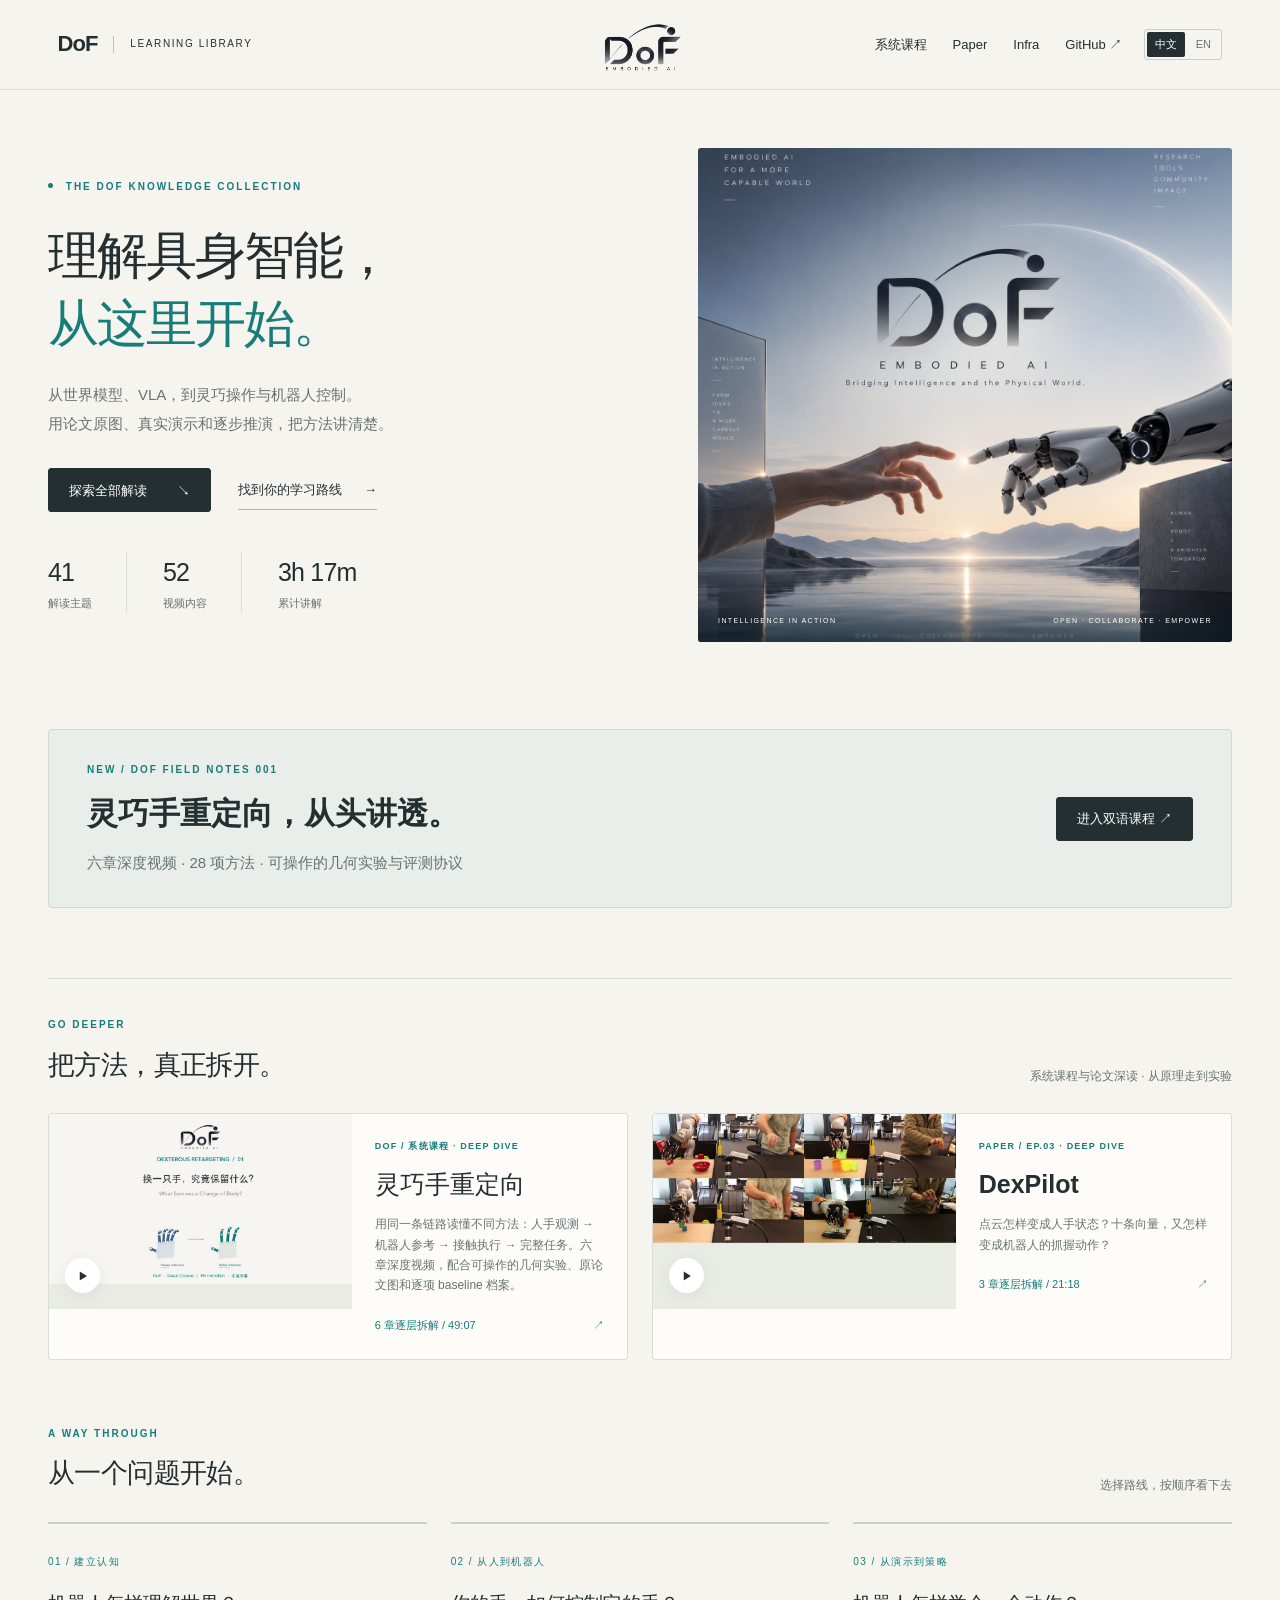
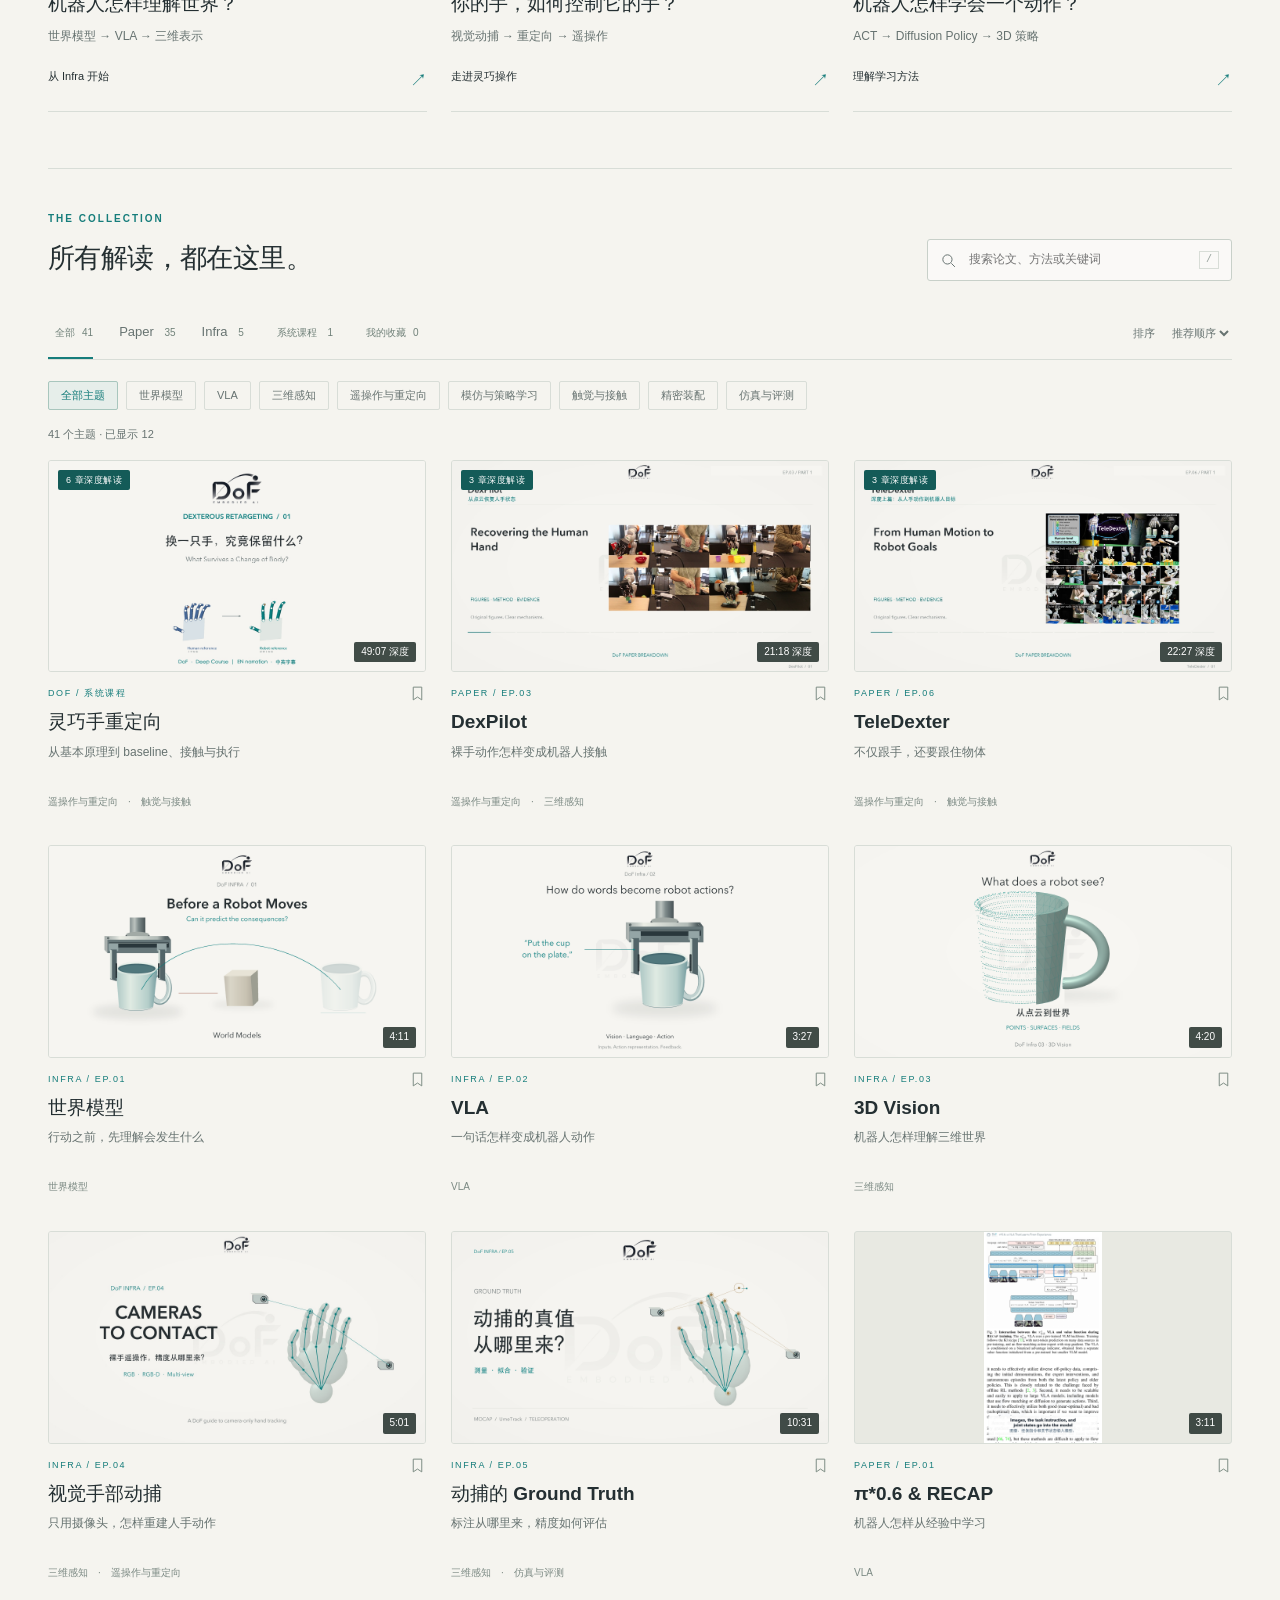
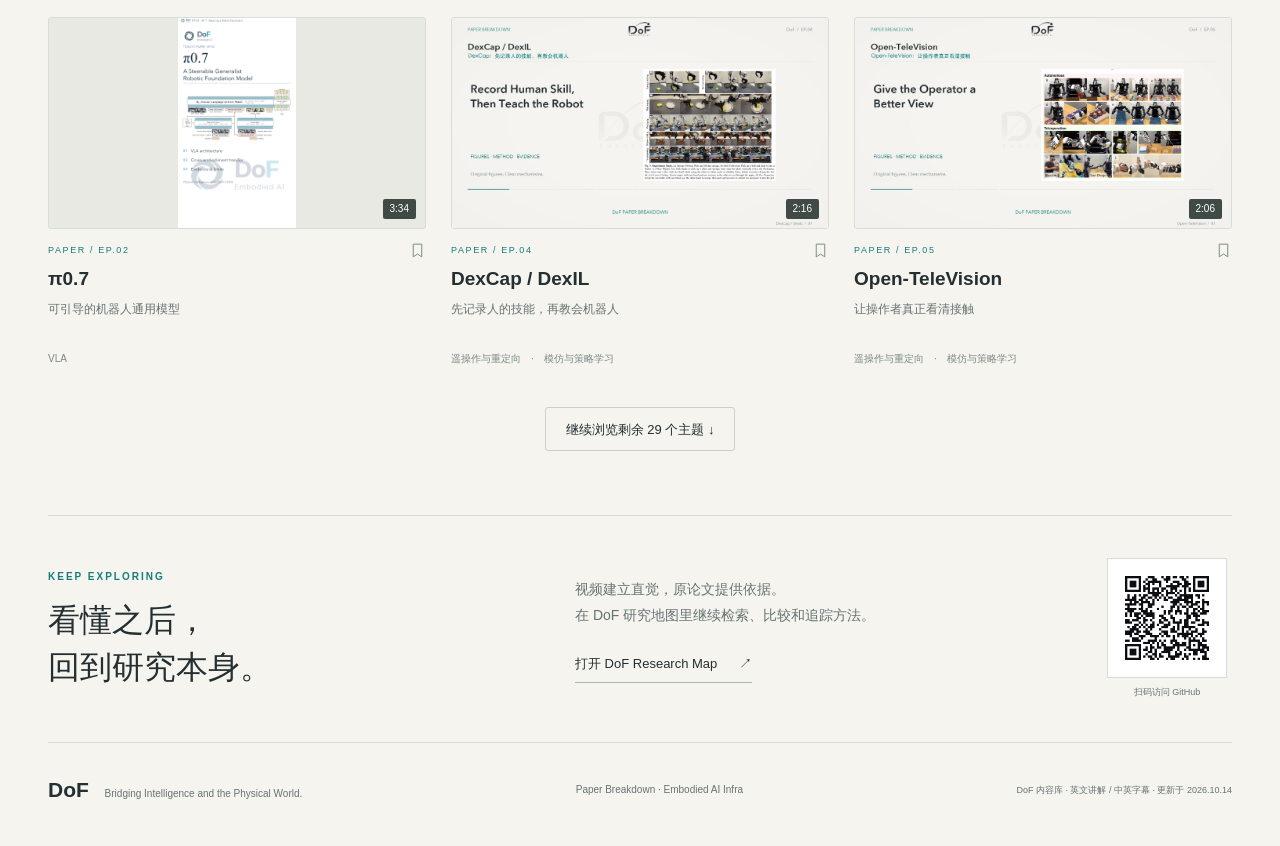
==== index.html @ 1c7bf7f6 "Publish DoF bilingual library and retargeting course" ====
<!doctype html>
<html lang="zh-CN"><head>
  <meta charset="UTF-8"><meta name="viewport" content="width=device-width,initial-scale=1">
  <meta name="theme-color" content="#f5f4ef"><meta name="description" content="DoF 的具身智能知识主页。观看 Paper 深度解读与 Infra 系列，从原论文、真实演示和逐步推演理解机器人。">
  <title>DoF — 具身智能，从理解开始</title>
  <link rel="icon" href="assets/logo.png"><link rel="stylesheet" href="style.css">

  <link rel="canonical" href="https://dld0621.github.io/DoF/">
  <meta property="og:type" content="website">
  <meta property="og:site_name" content="DoF">
  <meta property="og:title" content="DoF — Embodied AI, Understood">
  <meta property="og:description" content="41 个主题，52 个视频。用原论文、真实演示和逐步推演理解具身智能。Explore the bilingual DoF learning library.">
  <meta property="og:url" content="https://dld0621.github.io/DoF/">
  <meta property="og:image" content="https://dld0621.github.io/DoF/assets/brand-poster.png">
  <meta property="og:locale" content="zh_CN">
  <meta property="og:locale:alternate" content="en_US">
  <meta name="twitter:card" content="summary_large_image">
</head>
<body>
  <header class="site-header">
    <a class="wordmark" href="#" aria-label="返回 DoF 首页" data-i18n-aria-label="homeAria">DoF <span>LEARNING LIBRARY</span></a>
    <a class="brand" href="#" aria-label="DoF 首页" data-i18n-aria-label="brandAria"><img src="assets/logo.png" alt="DoF Embodied AI"></a>
    <div class="header-actions"><nav aria-label="主导航" data-i18n-aria-label="navAria"><a href="/DoF/retargeting/" data-i18n="courseLink">系统课程</a><a href="#library" data-series="paper">Paper</a><a href="#library" data-series="infra">Infra</a><a href="https://github.com/Dld0621/Embodied-AI-Paper-Analysis" target="_blank" rel="noopener">GitHub ↗</a></nav><div class="language-switch" role="group" aria-label="Language / 语言"><button type="button" data-lang="zh" aria-label="切换到中文" aria-pressed="true">中文</button><button type="button" data-lang="en" aria-label="Switch to English" aria-pressed="false">EN</button></div></div>
  </header>
  <main>
    <section class="hero" aria-labelledby="hero-title">
      <div class="hero-copy"><div class="eyebrow"><span class="status-dot"></span> THE DOF KNOWLEDGE COLLECTION</div>
        <h1 id="hero-title" data-i18n="heroTitle">理解具身智能，<br><span>从这里开始。</span></h1>
        <p data-i18n="heroDescription">从世界模型、VLA，到灵巧操作与机器人控制。<br class="desktop-break">用论文原图、真实演示和逐步推演，把方法讲清楚。</p>
        <div class="hero-actions"><a class="button primary" href="#library" data-i18n="explore">探索全部解读 <span>↘</span></a><a class="text-link" href="#routes" data-i18n="findRoute">找到你的学习路线 <span>→</span></a></div>
        <dl class="stats"><div><dt id="topic-stat">—</dt><dd data-i18n="stat1">解读主题</dd></div><div><dt id="video-stat">—</dt><dd data-i18n="stat2">视频内容</dd></div><div><dt id="time-stat">—</dt><dd data-i18n="stat3">累计讲解</dd></div></dl>
      </div>
      <div class="hero-art"><img src="assets/brand-poster.png" alt="DoF 品牌视觉：人手与机器人手相接，连接智能与物理世界" data-i18n-alt="heroAlt"><div class="art-caption"><span>INTELLIGENCE IN ACTION</span><span>OPEN · COLLABORATE · EMPOWER</span></div></div>
    </section>
    <section id="continue-section" class="continue-section" hidden=""><div class="continue-label" data-i18n="continueLabel">继续上次的探索</div><button id="continue-button" class="continue-button"></button><button id="clear-progress" class="quiet" title="清除继续观看记录" data-i18n="clearProgress" data-i18n-title="clearProgressAria">清除记录</button></section>
    <section class="course-banner"><div><div class="eyebrow">NEW / DOF FIELD NOTES 001</div><h2 data-i18n="courseBannerTitle">灵巧手重定向，从头讲透。</h2><p data-i18n="courseBannerDescription">六章深度视频 · 28 项方法 · 可操作的几何实验与评测协议</p></div><a href="/DoF/retargeting/" class="button primary" data-i18n="courseBannerAction">进入双语课程 ↗</a></section>
    <section class="featured-section" aria-labelledby="featured-title"><div class="section-heading"><div><div class="eyebrow">GO DEEPER</div><h2 id="featured-title" data-i18n="featuredTitle">把一篇论文，真正拆开。</h2></div><span class="section-note" data-i18n="featuredNote">两组深度解读 · 从原理走到实验</span></div><div id="featured-grid" class="featured-grid"></div></section>
    <section id="routes" class="routes-section" aria-labelledby="route-title"><div class="section-heading"><div><div class="eyebrow">A WAY THROUGH</div><h2 id="route-title" data-i18n="routeTitle">从一个问题开始。</h2></div><span class="section-note" data-i18n="routeNote">选择路线，按顺序看下去</span></div><div class="routes">
      <button class="route" data-route="foundations"><span class="route-no" data-i18n="foundations.route-no">01 / 建立认知</span><h3 data-i18n="foundationsh3">机器人怎样理解世界？</h3><p data-i18n="foundationsp">世界模型 → VLA → 三维表示</p><span class="route-bottom" data-i18n="foundations.route-bottom">从 Infra 开始 <b>↗</b></span></button>
      <button class="route" data-route="teleoperation"><span class="route-no" data-i18n="teleoperation.route-no">02 / 从人到机器人</span><h3 data-i18n="teleoperationh3">你的手，如何控制它的手？</h3><p data-i18n="teleoperationp">视觉动捕 → 重定向 → 遥操作</p><span class="route-bottom" data-i18n="teleoperation.route-bottom">走进灵巧操作 <b>↗</b></span></button>
      <button class="route" data-route="policy"><span class="route-no" data-i18n="policy.route-no">03 / 从演示到策略</span><h3 data-i18n="policyh3">机器人怎样学会一个动作？</h3><p data-i18n="policyp">ACT → Diffusion Policy → 3D 策略</p><span class="route-bottom" data-i18n="policy.route-bottom">理解学习方法 <b>↗</b></span></button>
    </div></section>
    <section id="library" class="library-section" aria-labelledby="library-title"><div class="section-heading library-heading"><div><div class="eyebrow">THE COLLECTION</div><h2 id="library-title" data-i18n="libraryTitle">所有解读，都在这里。</h2></div><label class="search-box"><svg viewBox="0 0 24 24" aria-hidden="true"><circle cx="10.5" cy="10.5" r="6.5"></circle><path d="m16 16 5 5"></path></svg><input id="search" type="search" placeholder="搜索论文、方法或关键词" aria-label="搜索全部解读" data-i18n-placeholder="searchPlaceholder" data-i18n-aria-label="searchAria"><kbd>/</kbd></label></div>
      <div class="library-toolbar"><div class="tabs" role="group" aria-label="选择系列" data-i18n-aria-label="seriesAria"><button class="tab active" data-filter="all" aria-pressed="true"><span data-i18n="all">全部</span><span id="count-all"></span></button><button class="tab" data-filter="paper" aria-pressed="false">Paper <span id="count-paper"></span></button><button class="tab" data-filter="infra" aria-pressed="false">Infra <span id="count-infra"></span></button><button class="tab" data-filter="course" aria-pressed="false"><span data-i18n="courseLabel">系统课程</span> <span id="count-course"></span></button><button class="tab" data-filter="saved" aria-pressed="false"><span data-i18n="saved">我的收藏</span><span id="count-saved"></span></button></div><label class="sort-label"><span data-i18n="sort">排序</span><select id="sort" aria-label="内容排序" data-i18n-aria-label="sortAria"><option value="recommended" data-i18n="recommended">推荐顺序</option><option value="episode" data-i18n="episodeOrder">按期数</option><option value="duration" data-i18n="durationOrder">短时优先</option></select></label></div>
      <div id="topic-filters" class="topic-filters" role="group" aria-label="主题筛选" data-i18n-aria-label="topicsAria"></div><div id="active-route" class="active-route" hidden=""></div>
      <div class="results-line"><span id="result-count" aria-live="polite"></span><button id="reset-filters" class="quiet" hidden="" data-i18n="clearFilters">清除筛选</button></div>
      <div id="library-grid" class="library-grid"></div><div id="empty-state" class="empty-state" hidden=""><span>↗</span><h3 data-i18n="emptyTitle">换个关键词，再探索一下。</h3><p data-i18n="emptyDescription">可以搜索“点云”“触觉”“VLA”或论文名称。</p><button class="button" id="empty-reset" data-i18n="allExplainers">查看全部解读</button></div><div class="more-row"><button class="button" id="load-more">继续浏览 <span>↓</span></button></div>
    </section>
    <section class="research-section"><div><div class="eyebrow">KEEP EXPLORING</div><h2 data-i18n="researchTitle">看懂之后，<br>回到研究本身。</h2></div><div class="research-copy"><p data-i18n="researchDescription">视频建立直觉，原论文提供依据。<br>在 DoF 研究地图里继续检索、比较和追踪方法。</p><a class="text-link" href="https://github.com/Dld0621/Embodied-AI-Paper-Analysis" target="_blank" rel="noopener" data-i18n="researchLink">打开 DoF Research Map <span>↗</span></a></div><a class="qr-link" href="https://github.com/Dld0621/Embodied-AI-Paper-Analysis" target="_blank" rel="noopener"><img src="assets/qr.png" alt="DoF GitHub 项目二维码" data-i18n-alt="qrAlt"><span data-i18n="qrCaption">扫码访问 GitHub</span></a></section>
  </main>
  <footer class="site-footer"><div><strong>DoF</strong> <span>Bridging Intelligence and the Physical World.</span></div><div>Paper Breakdown · Embodied AI Infra</div><small data-i18n="footerNote">DoF 内容库 · 英文讲解 / 中英字幕 · 更新于 2026.10.12</small></footer>
  <dialog id="watch-dialog" aria-labelledby="watch-title"><div class="watch-header"><div><div class="eyebrow" id="watch-kicker"></div><h2 id="watch-title"></h2></div><div class="watch-tools"><div class="language-switch" role="group" aria-label="Language / 语言"><button type="button" data-lang="zh" aria-label="切换到中文" aria-pressed="true">中文</button><button type="button" data-lang="en" aria-label="Switch to English" aria-pressed="false">EN</button></div><button id="close-watch" class="icon-button" aria-label="关闭播放器" data-i18n-aria-label="closeAria">✕</button></div></div><div class="watch-layout"><div class="watch-main"><video id="player" controls="" playsinline="" preload="metadata"></video><p id="video-error" class="video-error" hidden="" data-i18n="videoError">视频暂时无法播放，请检查网络连接后重试。</p><div class="watch-meta"><h3 id="variant-title"></h3><button id="watch-save" class="save-button"></button></div><p id="watch-description"></p><div id="watch-resources" class="resources"></div><details class="chapters-details" id="chapters-details"><summary><span data-i18n="chapterNavigation">章节导航</span><span id="chapter-count"></span></summary><div id="chapters" class="chapter-list"></div></details></div><aside class="watch-aside"><div class="eyebrow">IN THIS EXPLAINER</div><h3 data-i18n="chooseContent">选择内容</h3><div id="variant-list" class="variant-list"></div><div class="watch-aside-note" data-i18n="watchNote">从概览建立直觉，<br>跟随深度解读拆开细节。</div></aside></div></dialog>
  <div id="toast" class="toast" role="status" hidden=""></div>
  <noscript><p class="noscript">请启用 JavaScript 以切换语言和使用播放器。 / Enable JavaScript to switch languages and use the player.</p></noscript>
  <script src="catalog.js"></script><script src="locale.js"></script><script src="app.js"></script>

</body></html>
---- style.css ----
@charset "UTF-8";
:root{--bg:#f5f4ef;--ink:#242f32;--muted:#677371;--line:#d8ddd7;--teal:#167d7b;--pale:#e6eeea;--white:#fdfcf9;--radius:3px}*{box-sizing:border-box}html{scroll-behavior:smooth;scroll-padding-top:108px}body{margin:0;background:var(--bg);color:var(--ink);font-family:"Avenir Next",-apple-system,BlinkMacSystemFont,"PingFang SC","Microsoft YaHei",sans-serif;font-size:15px;line-height:1.65}button,input,select{font:inherit;color:inherit}button,a{-webkit-tap-highlight-color:transparent}button{cursor:pointer}a{color:inherit;text-decoration:none}button:focus-visible,a:focus-visible,input:focus-visible,select:focus-visible,summary:focus-visible{outline:2px solid var(--teal);outline-offset:5px}button{border:0;background:none}button:disabled{cursor:default}img{display:block;max-width:100%}h1,h2,h3,p{margin:0}button svg{pointer-events:none}[hidden]{display:none!important}.site-header{height:90px;display:flex;align-items:center;justify-content:space-between;padding:0 4.5%;border-bottom:1px solid var(--line);position:sticky;top:0;z-index:20;background:rgba(245,244,239,.94);backdrop-filter:blur(20px)}.wordmark{font-size:22px;font-weight:650;letter-spacing:-1px;display:flex;gap:16px;align-items:center}.wordmark span{font-size:10px;font-weight:500;letter-spacing:1.6px;border-left:1px solid #bac4bd;padding-left:16px}.brand{position:absolute;left:50%;transform:translateX(-50%);width:116px}.brand img{width:116px}.site-header nav{display:flex;gap:26px;font-size:13px}.site-header nav a{padding:8px 0}.site-header nav a:hover{color:var(--teal)}main{max-width:1392px;padding:0 48px;margin:auto}.hero{display:grid;grid-template-columns:1.12fr 1fr;gap:52px;align-items:center;padding:58px 0 55px}.eyebrow{font-size:10px;font-weight:600;letter-spacing:2px;color:var(--teal)}.status-dot{display:inline-block;width:5px;height:5px;vertical-align:2px;border-radius:50%;background:var(--teal);margin-right:8px}.hero h1{font-size:clamp(36px,4vw,58px);line-height:1.32;font-weight:530;letter-spacing:-2px;margin-top:27px}.hero h1 span{color:var(--teal)}.hero-copy>p{margin-top:24px;color:var(--muted);font-size:15px;line-height:1.9}.hero-actions{display:flex;align-items:center;gap:27px;margin-top:30px}.button{display:inline-flex;align-items:center;justify-content:center;gap:30px;min-height:44px;padding:10px 20px;border:1px solid #c8d0c9;border-radius:var(--radius);font-size:13px;transition:background .2s,transform .2s}.button:hover{background:var(--pale);transform:translateY(-1px)}.button.primary{background:var(--ink);color:#fff;border-color:var(--ink)}.button.primary:hover{background:#145d5c}.text-link{font-size:13px;display:inline-flex;align-items:center;gap:22px;border-bottom:1px solid #a8b7b0;padding:8px 0}.text-link:hover{color:var(--teal)}.stats{display:flex;margin:40px 0 0;gap:36px}.stats>div{padding-right:34px;border-right:1px solid var(--line)}.stats>div:last-child{border:0;padding-right:0}.stats dt{font-size:25px;font-variant-numeric:tabular-nums;font-weight:500;letter-spacing:-.8px}.stats dd{font-size:11px;color:var(--muted);margin:0}.hero-art{position:relative;aspect-ratio:1.08;border-radius:var(--radius);overflow:hidden;background:#8a9ca4}.hero-art>img{width:100%;height:100%;object-fit:cover}.art-caption{position:absolute;bottom:0;left:0;right:0;padding:16px 20px;display:flex;justify-content:space-between;background:linear-gradient(transparent,rgba(14,33,42,.58));color:#fff;font-size:7px;letter-spacing:1.4px}.section-heading{display:flex;align-items:flex-end;justify-content:space-between;gap:20px;margin-bottom:26px}.section-heading h2{font-size:27px;font-weight:520;letter-spacing:-.6px;margin-top:9px}.section-note{font-size:12px;color:var(--muted)}.featured-section{padding:38px 0 48px;border-top:1px solid var(--line)}.featured-grid{display:grid;grid-template-columns:1fr 1fr;gap:24px}.featured-card{display:grid;grid-template-columns:1.1fr 1fr;border:1px solid var(--line);border-radius:var(--radius);overflow:hidden;background:var(--white);text-align:left;padding:0;transition:box-shadow .25s,transform .25s}.featured-card:hover{transform:translateY(-3px);box-shadow:0 12px 30px #23352c0c}.featured-visual{position:relative;background:#e9ece5;min-height:195px;overflow:hidden}.featured-visual img{width:100%;height:100%;object-fit:cover;object-position:center}.featured-card .play-icon{position:absolute;left:16px;bottom:16px}.play-icon{width:35px;height:35px;border-radius:50%;background:#fff;display:grid;place-items:center;box-shadow:0 3px 18px #0001;color:var(--ink);font-size:11px;padding-left:2px}.featured-copy{padding:25px 23px;display:flex;flex-direction:column;align-items:flex-start}.featured-copy .eyebrow{font-size:9px;letter-spacing:1.2px}.featured-copy h3{font-size:25px;font-weight:550;margin-top:10px}.featured-copy p{font-size:12px;line-height:1.7;color:var(--muted);margin:9px 0 20px}.featured-copy .feature-bottom{font-size:11px;color:var(--teal);margin-top:auto;display:flex;justify-content:space-between;width:100%}.routes-section{padding:18px 0 56px}.routes{display:grid;grid-template-columns:repeat(3,1fr);gap:24px}.route{position:relative;text-align:left;padding:24px 0 0;border-top:2px solid #c6d1c9;border-bottom:1px solid var(--line);transition:border-color .2s}.route:hover{border-top-color:var(--teal)}.route-no{font-size:10px;letter-spacing:1.4px;color:var(--teal)}.route h3{font-size:19px;font-weight:520;margin:15px 0 8px}.route p{font-size:12px;color:var(--muted)}.route-bottom{display:flex;justify-content:space-between;padding:20px 0 16px;font-size:11px}.route-bottom b{font-size:17px;font-weight:400;color:var(--teal)}.library-section{padding:42px 0 64px;border-top:1px solid var(--line)}.search-box{display:flex;align-items:center;gap:10px;border:1px solid #c8d0c9;border-radius:var(--radius);padding:9px 12px;width:305px;background:rgba(255,255,255,.5)}.search-box svg{width:17px;height:17px;stroke:var(--muted);fill:none;stroke-width:1.4;flex-shrink:0}.search-box input{background:none;border:0;outline:none;min-width:0;width:100%;font-size:12px}.search-box:focus-within{border-color:var(--teal)}.search-box kbd{border:1px solid var(--line);padding:0 6px;color:#94a09a;font-size:10px}.library-toolbar{display:flex;align-items:center;justify-content:space-between;border-bottom:1px solid var(--line);gap:20px}.tabs{display:flex;gap:26px}.tab{padding:14px 0 15px;font-size:13px;color:var(--muted);border-bottom:2px solid transparent;white-space:nowrap}.tab.active{border-color:var(--teal);color:var(--ink);font-weight:600}.tab span{font-size:10px;margin-left:7px;color:#71827a;font-weight:400}.sort-label{font-size:11px;color:var(--muted);white-space:nowrap}.sort-label select{border:0;background:transparent;font-size:11px;margin-left:8px;max-width:130px}.topic-filters{display:flex;gap:8px;flex-wrap:wrap;margin-top:21px}.topic-filter{font-size:11px;border:1px solid var(--line);border-radius:2px;padding:4px 12px;color:var(--muted)}.topic-filter:hover,.topic-filter.active{background:var(--pale);color:var(--teal);border-color:#a8c6bd}.results-line{display:flex;justify-content:space-between;align-items:center;font-size:11px;color:var(--muted);min-height:50px}.quiet{font-size:11px;color:var(--teal);padding:5px 0;border-bottom:1px solid transparent}.quiet:hover{border-color:var(--teal)}.library-grid{display:grid;grid-template-columns:repeat(3,minmax(0,1fr));gap:35px 25px}.content-card{min-width:0}.card-open{display:block;width:100%;padding:0;text-align:left}.card-image{aspect-ratio:16/9;position:relative;overflow:hidden;border:1px solid var(--line);background:#e8e9e2;border-radius:var(--radius)}.card-image img{width:100%;height:100%;object-fit:cover;transition:transform .45s}.card-open:hover .card-image img{transform:scale(1.025)}.card-image .play-icon{position:absolute;left:15px;bottom:14px;width:31px;height:31px;opacity:0;transform:translateY(5px);transition:.2s}.card-open:hover .play-icon{opacity:1;transform:translateY(0)}.duration{position:absolute;right:9px;bottom:9px;background:#25322edd;color:#fff;font-size:10px;padding:2px 7px;border-radius:2px;font-variant-numeric:tabular-nums}.deep-badge{position:absolute;left:9px;top:9px;background:#145b58;color:#fff;font-size:9px;letter-spacing:.5px;padding:3px 8px;border-radius:2px}.card-topline{display:flex;align-items:center;justify-content:space-between;margin-top:13px}.card-series{font-size:9px;letter-spacing:1.6px;color:var(--teal);font-weight:500}.bookmark{padding:5px;margin:-5px;color:#7d8d84}.bookmark svg{width:17px;height:17px;stroke:currentColor;stroke-width:1.4;fill:none;display:block}.bookmark.saved{color:var(--teal)}.bookmark.saved svg{fill:var(--teal);stroke:var(--teal)}.card-title{font-size:19px;line-height:1.4;font-weight:550;margin-top:7px}.card-subtitle{font-size:12px;line-height:1.65;color:var(--muted);margin-top:7px;display:-webkit-box;-webkit-line-clamp:2;-webkit-box-orient:vertical;overflow:hidden;min-height:39px}.card-tags{font-size:10px;color:#7b8983;margin-top:12px;display:flex;gap:10px;flex-wrap:wrap}.more-row{text-align:center;margin-top:40px}.more-row .button{min-width:180px}.active-route{margin-top:18px;background:var(--pale);padding:12px 16px;display:flex;align-items:center;justify-content:space-between;font-size:12px;color:var(--teal)}.active-route button{font-size:11px}.empty-state{padding:70px 0;text-align:center}.empty-state>span{font-size:30px;color:var(--teal)}.empty-state h3{font-size:21px;font-weight:500;margin:14px 0}.empty-state p{color:var(--muted);font-size:13px}.empty-state .button{margin-top:22px}.research-section{padding:42px 0;display:grid;grid-template-columns:1fr 1fr 130px;gap:40px;align-items:center;border-top:1px solid var(--line);border-bottom:1px solid var(--line)}.research-section h2{font-size:32px;line-height:1.45;font-weight:500;margin-top:12px}.research-copy p{font-size:14px;line-height:1.9;color:var(--muted);margin-bottom:16px}.qr-link{text-align:center;font-size:9px;color:var(--muted)}.qr-link img{width:120px;padding:8px;background:#fff;border:1px solid var(--line);margin:0 auto 7px}.site-footer{max-width:1392px;margin:auto;padding:30px 48px 38px;display:flex;gap:15px;align-items:center;justify-content:space-between;font-size:10px;color:var(--muted);flex-wrap:wrap}.site-footer strong{font-size:21px;color:var(--ink);margin-right:13px;font-weight:600}.site-footer small{font-size:9px}.continue-section{display:flex;align-items:center;gap:22px;background:var(--pale);padding:15px 20px;margin:0 0 25px;border-left:2px solid var(--teal)}.continue-label{font-size:11px;color:var(--teal);white-space:nowrap}.continue-button{text-align:left;font-size:13px;flex:1}.continue-button span{font-size:11px;color:var(--muted);margin-left:14px}.continue-section .quiet{white-space:nowrap}
dialog{border:1px solid var(--line);border-radius:5px;background:var(--bg);color:var(--ink);width:1280px;max-width:calc(100vw - 48px);max-height:92vh;padding:0;overscroll-behavior:contain;box-shadow:0 25px 100px #0a202449}dialog::backdrop{background:rgba(13,26,29,.72);backdrop-filter:blur(7px)}.watch-header{display:flex;justify-content:space-between;align-items:center;padding:22px 27px;gap:20px;border-bottom:1px solid var(--line)}.watch-header h2{font-size:26px;font-weight:550;margin-top:4px}.watch-header .eyebrow{font-size:9px}.icon-button{display:grid;place-items:center;min-width:38px;height:38px;border:1px solid var(--line);border-radius:50%;font-size:16px}.icon-button:hover{background:var(--pale)}.watch-layout{display:grid;grid-template-columns:minmax(0,1fr) 270px}.watch-main{min-width:0;padding:22px 24px 30px}.watch-main video{width:100%;aspect-ratio:16/9;background:#131c20;display:block}.watch-meta{display:flex;align-items:center;justify-content:space-between;gap:12px;margin:20px 0 9px}.watch-meta h3{font-size:19px;font-weight:550}.save-button{font-size:11px;color:var(--teal);border:1px solid var(--line);padding:5px 10px;white-space:nowrap}.watch-main>p{font-size:13px;line-height:1.8;color:var(--muted)}.resources{display:flex;flex-wrap:wrap;gap:8px;margin:19px 0}.resources a{font-size:11px;border:1px solid #c4d2c9;padding:5px 11px;color:var(--teal);border-radius:2px}.resources a:hover{background:var(--pale)}.watch-aside{padding:26px 18px;border-left:1px solid var(--line);background:#efefe8}.watch-aside h3{font-size:16px;margin:7px 0 20px;font-weight:500}.variant-list{display:flex;flex-direction:column;gap:9px}.variant-option{display:flex;align-items:center;text-align:left;gap:12px;padding:13px 11px;border:1px solid var(--line);background:#ffffff57;border-radius:2px;transition:border-color .2s}.variant-option.active{border-color:var(--teal);background:#e0ebe5}.variant-index{color:var(--teal);font-size:12px}.variant-text{font-size:12px;line-height:1.5}.variant-text small{display:block;font-size:10px;color:var(--muted);margin-top:4px}.watch-aside-note{font-size:11px;line-height:1.8;color:var(--muted);margin-top:25px}.chapters-details{border-top:1px solid var(--line);padding-top:13px}.chapters-details summary{font-size:12px;cursor:pointer;padding:4px 0}.chapters-details summary span{font-size:10px;color:var(--muted);margin-left:10px}.chapter-list{display:grid;grid-template-columns:1fr 1fr;gap:5px 15px;margin-top:14px}.chapter-list button{padding:9px 0;text-align:left;border-bottom:1px solid var(--line);font-size:11px;line-height:1.5;display:flex;gap:10px}.chapter-list button span{color:var(--teal);font-variant-numeric:tabular-nums;white-space:nowrap}.chapter-list button:hover{color:var(--teal)}.video-error{padding:10px;background:#eee0d7}.toast{position:fixed;left:50%;bottom:25px;transform:translateX(-50%);z-index:100;background:var(--ink);color:white;font-size:12px;padding:10px 20px;border-radius:3px}.noscript{text-align:center;padding:20px}
@media(min-width:1600px){.hero{gap:75px}.hero-art{aspect-ratio:1.15}}@media(max-width:1100px){main{padding:0 32px}.hero{gap:32px}.hero h1{font-size:43px}.hero-actions{gap:18px;flex-wrap:wrap}.hero-art{aspect-ratio:.94}.stats{gap:22px}.stats>div{padding-right:23px}.featured-card{grid-template-columns:1fr}.featured-visual{aspect-ratio:16/9;min-height:0}.featured-copy{padding:21px}.featured-copy p{margin-bottom:12px}.featured-copy h3{font-size:24px}.wordmark span{display:none}.site-header nav{gap:22px}.route h3{font-size:17px}.research-section{grid-template-columns:1fr 1.2fr 110px;gap:25px}.research-section h2{font-size:28px}.watch-layout{grid-template-columns:minmax(0,1fr) 225px}.site-footer{padding:30px 32px}.library-grid{gap:30px 19px}}@media(max-width:800px){.site-header{height:77px;padding:0 24px}.wordmark{font-size:20px}.brand,.brand img{width:96px}.site-header nav{font-size:11px;gap:16px}.site-header nav a:first-child{display:none}main{padding:0 24px}.hero{padding:34px 0;gap:24px;grid-template-columns:1.25fr 1fr}.hero h1{font-size:35px;letter-spacing:-1px}.hero .eyebrow{font-size:8px;letter-spacing:1.1px}.hero-copy>p{font-size:12px;margin-top:18px}.desktop-break{display:none}.hero-actions{margin-top:22px;gap:12px}.button{font-size:11px;padding:8px 15px;min-height:40px;gap:20px}.hero-actions .text-link{font-size:11px}.stats{margin-top:25px;gap:17px}.stats>div{padding-right:17px}.stats dt{font-size:20px}.stats dd{font-size:9px}.hero-art{aspect-ratio:.75}.art-caption{font-size:6px;padding:13px;flex-direction:column;gap:5px}.section-heading h2{font-size:24px}.section-note{font-size:10px}.featured-grid{gap:18px}.routes{gap:20px}.route h3{font-size:15px}.route p{font-size:10px}.route-bottom{font-size:10px}.route-no{font-size:9px}.library-heading{align-items:stretch;flex-direction:column;gap:18px}.search-box{width:100%;max-width:420px}.library-grid{grid-template-columns:repeat(2,minmax(0,1fr));gap:30px 22px}.tabs{gap:22px}.sort-label{font-size:10px}.tab{font-size:12px}.research-section{grid-template-columns:1fr 1.3fr}.qr-link{display:none}.research-copy p{font-size:12px}.watch-layout{grid-template-columns:1fr}.watch-aside{border-left:0;border-top:1px solid var(--line);padding:20px}.variant-list{display:grid;grid-template-columns:repeat(2,1fr)}.watch-aside-note{display:none}.watch-aside>h3{margin-bottom:13px}.watch-main{padding:15px}.watch-header{padding:17px 20px}.watch-header h2{font-size:21px}.watch-aside .eyebrow{display:none}.watch-aside{order:2}.watch-main{order:1}.continue-section{gap:12px;flex-wrap:wrap}.continue-label{width:100%}.continue-button span{display:block;margin:3px 0 0}.site-footer{padding:25px 24px}dialog{max-width:calc(100vw - 24px);max-height:94vh}.library-section{padding-top:32px}}
@media(max-width:560px){.site-header{padding:0 18px;height:72px}.brand,.brand img{width:91px}.wordmark{font-size:18px}.site-header nav a:nth-child(2){display:none}.site-header nav{font-size:10px}main{padding:0 20px}.hero{grid-template-columns:1fr;gap:27px;padding:29px 0 33px}.hero h1{font-size:40px;line-height:1.25;margin-top:21px}.hero-copy>p{font-size:13px;max-width:330px}.hero .eyebrow{font-size:8px}.hero-actions{gap:21px}.hero-actions .text-link{font-size:11px;gap:12px}.hero-art{aspect-ratio:1.55}.hero-art img{object-position:center 54%}.art-caption{flex-direction:row;font-size:5px;padding:12px}.stats{gap:28px;margin-top:27px}.stats>div{padding-right:27px}.stats dt{font-size:24px}.stats dd{font-size:10px}.section-heading{gap:10px}.section-heading h2{font-size:23px}.section-note{display:none}.featured-section{padding:30px 0 36px}.featured-grid{grid-template-columns:1fr;gap:17px}.featured-card{grid-template-columns:1fr 1.05fr}.featured-visual{aspect-ratio:auto;min-height:180px}.featured-copy{padding:18px 15px}.featured-copy h3{font-size:23px}.featured-copy p{font-size:11px}.featured-copy .eyebrow{font-size:8px}.featured-copy .feature-bottom{font-size:9px}.routes-section{padding-bottom:35px}.routes{grid-template-columns:1fr;gap:18px}.route{padding:16px 0 0;display:grid;grid-template-columns:1fr auto;gap:0 8px}.route-no{grid-column:1/-1}.route h3{font-size:17px;margin:9px 0 5px}.route p{grid-column:1;font-size:11px}.route-bottom{grid-column:2;grid-row:2/4;align-items:center;padding:6px 0 16px;font-size:0}.route-bottom b{font-size:21px}.route p{padding-bottom:16px}.library-toolbar{align-items:flex-start;gap:0;flex-wrap:wrap}.tabs{gap:22px;width:100%;justify-content:space-between}.tab{font-size:12px}.tab span{margin-left:4px;font-size:9px}.sort-label{padding:9px 0 11px}.topic-filters{gap:7px;margin-top:16px}.topic-filter{font-size:10px;padding:4px 9px}.library-grid{grid-template-columns:1fr;gap:28px}.card-title{font-size:20px}.card-image .play-icon{opacity:1;transform:none}.card-subtitle{min-height:0;font-size:12px}.card-tags{margin-top:8px}.card-topline{margin-top:13px}.results-line{min-height:45px}.more-row{margin-top:30px}.research-section{grid-template-columns:1fr;gap:19px;padding:30px 0}.research-section h2{font-size:27px}.research-copy p{font-size:13px}.site-footer{padding:25px 20px;gap:10px;align-items:flex-start;flex-direction:column}.site-footer>div:first-child{display:flex;align-items:center}.site-footer>div:first-child span{font-size:9px}.watch-header{padding:14px}.watch-header h2{font-size:20px}.watch-header .eyebrow{font-size:8px}.watch-main{padding:10px 12px 22px}.watch-meta{align-items:flex-start;gap:8px}.watch-meta h3{font-size:16px}.watch-main>p{font-size:12px}.watch-aside{padding:18px 12px}.variant-option{padding:10px;gap:9px}.variant-text{font-size:11px}.chapter-list{grid-template-columns:1fr}.resources a{font-size:10px;padding:5px 8px}.continue-section{padding:13px}.continue-button{font-size:12px}.active-route{font-size:11px;padding:10px}.active-route button{white-space:nowrap}.icon-button{min-width:32px;height:32px}.library-heading{gap:17px}}
@media(prefers-reduced-motion:reduce){html{scroll-behavior:auto}*,*:before,*:after{transition:none!important;animation:none!important}}

.watch-main video.portrait{aspect-ratio:9/16;max-height:65vh;object-fit:contain}

.watch-header{position:sticky;top:0;z-index:5;background:var(--bg)}
/* Shared language preference; media and viewing state remain unchanged. */
.header-actions,.watch-tools{display:flex;align-items:center;gap:22px}.language-switch{display:flex;border:1px solid #c7d1ca;border-radius:3px;padding:2px;gap:2px;flex-shrink:0}.language-switch button{font-size:11px;line-height:1.5;padding:4px 8px;border-radius:2px;min-width:32px;color:var(--muted);white-space:nowrap}.language-switch button.active{background:var(--ink);color:#fff}.language-switch button:hover:not(.active){background:var(--pale);color:var(--teal)}.watch-header>div:first-child{min-width:0}.watch-tools{gap:12px;flex-shrink:0}.sort-label>span{margin-right:5px}html[lang=en] .hero h1{font-size:clamp(38px,4.4vw,65px);letter-spacing:-2.4px;line-height:1.15}html[lang=en] .hero-copy>p{max-width:565px}html[lang=en] .route h3{max-width:350px;line-height:1.45;min-height:56px}html[lang=en] .card-title{overflow-wrap:anywhere}html[lang=en] .feature-bottom{gap:10px}html[lang=en] .active-route{gap:15px}html[lang=en] .active-route button{white-space:nowrap}html[lang=en] .chapter-list button{overflow-wrap:anywhere}html[lang=en] .watch-kicker{letter-spacing:1px}
@media(max-width:1100px){.header-actions{gap:17px}html[lang=en] .hero-actions{gap:18px}html[lang=en] .hero-copy>p{font-size:14px}html[lang=en] .hero h1{font-size:53px}}
@media(max-width:800px){.header-actions{gap:15px}.site-header nav{gap:15px}.watch-tools{gap:9px}html[lang=en] .hero h1{font-size:43px}html[lang=en] .hero-copy>p{font-size:12px}.watch-header h2{overflow-wrap:anywhere}.watch-header .eyebrow{letter-spacing:1px}}
@media(max-width:560px){.header-actions nav{display:none}.header-actions{gap:0}.language-switch button{font-size:10px;padding:4px 6px;min-width:30px}.watch-tools{gap:7px}.watch-header{gap:12px}.watch-header .eyebrow{font-size:7px;letter-spacing:.6px}.watch-header h2{font-size:18px}.watch-header{align-items:flex-start}html[lang=en] .hero h1{font-size:47px;line-height:1.12;letter-spacing:-1.8px}html[lang=en] .hero-copy>p{font-size:13px}html[lang=en] .route h3{min-height:0;max-width:270px}html[lang=en] .tabs{gap:14px}html[lang=en] .tab{font-size:11px}html[lang=en] .topic-filter{font-size:9px}html[lang=en] .featured-copy p{font-size:11px}html[lang=en] .watch-meta{align-items:flex-start}.watch-header>div:first-child{flex:1}.watch-aside .variant-option{min-width:0}}

.course-banner{display:flex;align-items:center;justify-content:space-between;gap:30px;padding:32px 38px;margin:32px 0 70px;border:1px solid #cbd9d2;background:#e9eeea;border-radius:4px}.course-banner h2{font-size:clamp(24px,2.4vw,36px);margin:10px 0}.course-banner p{color:#647375;margin:0;font-size:15px;line-height:1.7}.course-banner .button{flex-shrink:0}@media(max-width:700px){.course-banner{align-items:flex-start;flex-direction:column;padding:28px 22px}.tabs{flex-wrap:wrap}}
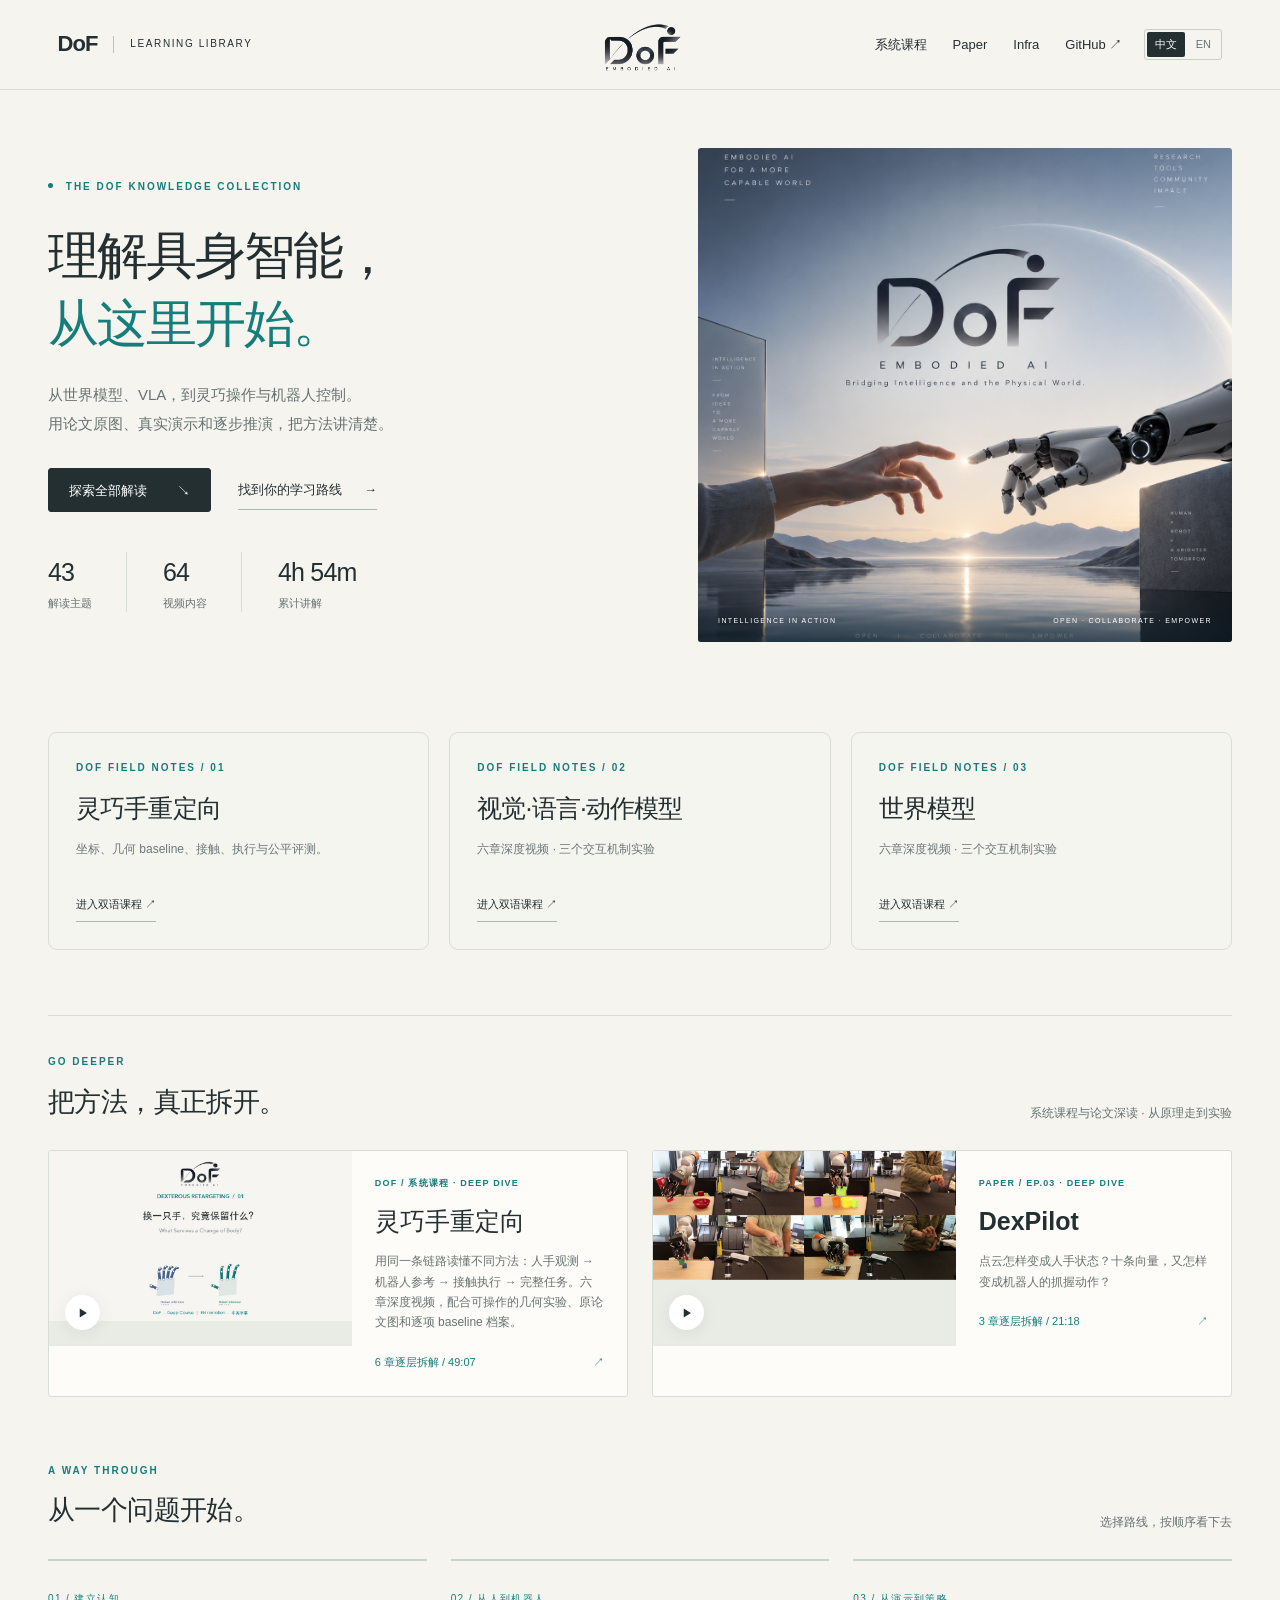
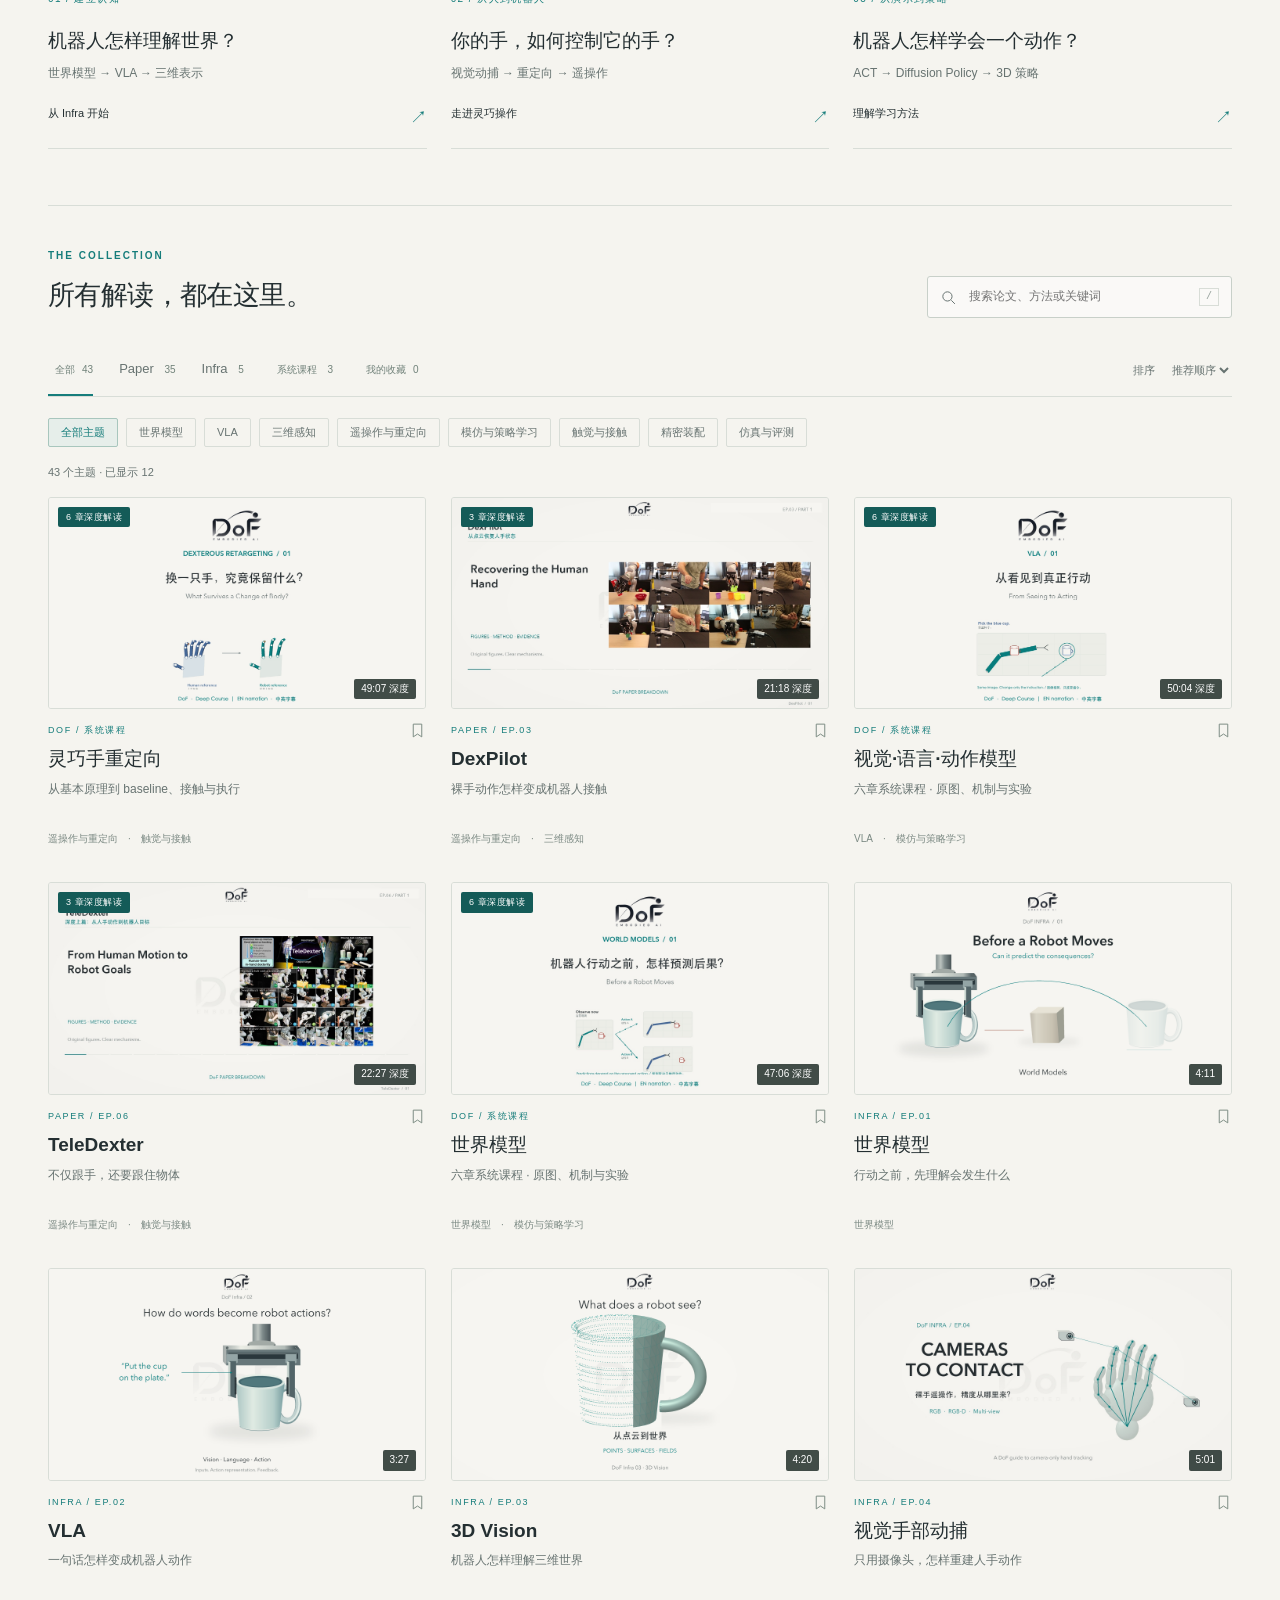
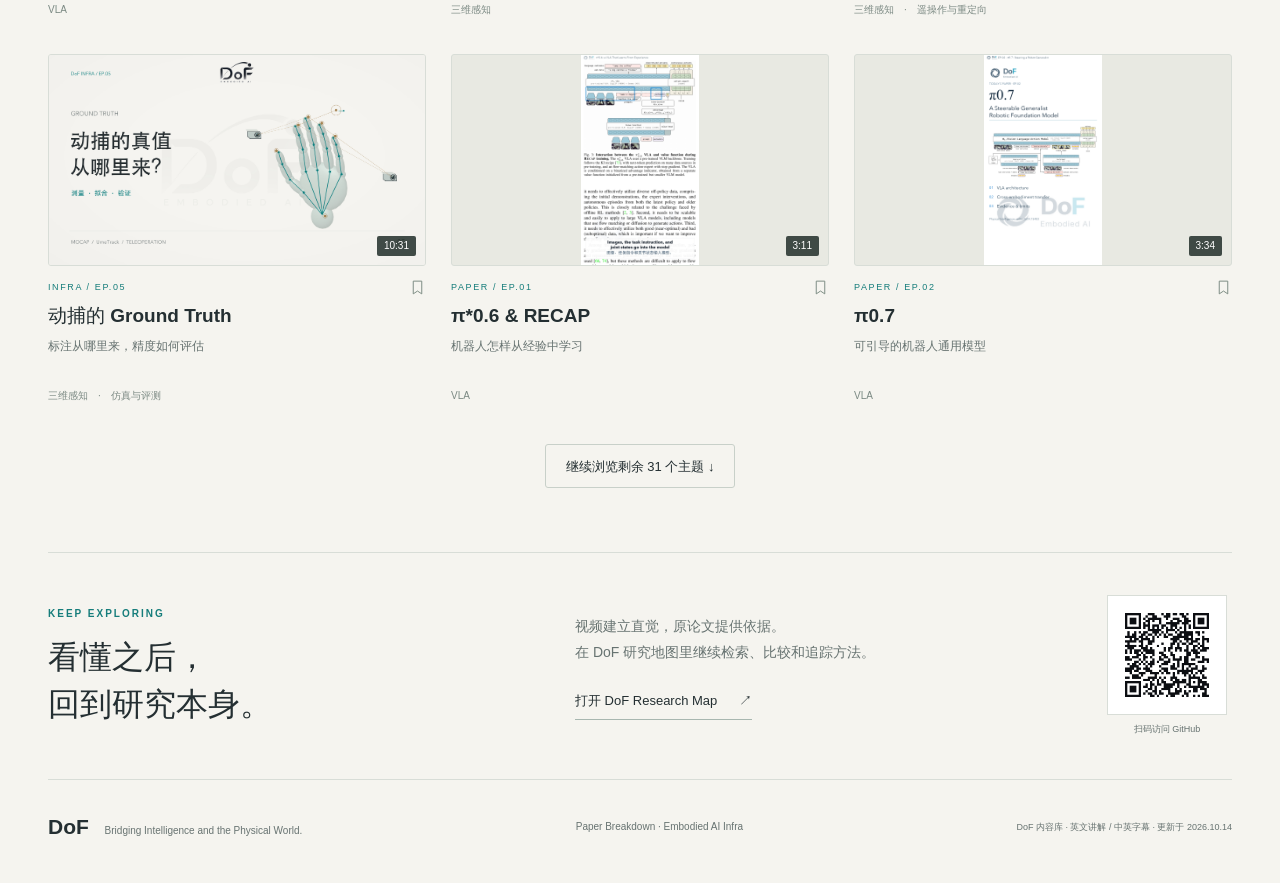
==== commit c83e4da5: "Add bilingual VLA and world-model courses" ====
--- a/index.html
+++ b/index.html
@@ -9,7 +9,7 @@
   <meta property="og:type" content="website">
   <meta property="og:site_name" content="DoF">
   <meta property="og:title" content="DoF — Embodied AI, Understood">
-  <meta property="og:description" content="41 个主题，52 个视频。用原论文、真实演示和逐步推演理解具身智能。Explore the bilingual DoF learning library.">
+  <meta property="og:description" content="43 个主题，64 个视频。用原论文、真实演示和逐步推演理解具身智能。Explore the bilingual DoF learning library.">
   <meta property="og:url" content="https://dld0621.github.io/DoF/">
   <meta property="og:image" content="https://dld0621.github.io/DoF/assets/brand-poster.png">
   <meta property="og:locale" content="zh_CN">
@@ -20,7 +20,7 @@
   <header class="site-header">
     <a class="wordmark" href="#" aria-label="返回 DoF 首页" data-i18n-aria-label="homeAria">DoF <span>LEARNING LIBRARY</span></a>
     <a class="brand" href="#" aria-label="DoF 首页" data-i18n-aria-label="brandAria"><img src="assets/logo.png" alt="DoF Embodied AI"></a>
-    <div class="header-actions"><nav aria-label="主导航" data-i18n-aria-label="navAria"><a href="/DoF/retargeting/" data-i18n="courseLink">系统课程</a><a href="#library" data-series="paper">Paper</a><a href="#library" data-series="infra">Infra</a><a href="https://github.com/Dld0621/Embodied-AI-Paper-Analysis" target="_blank" rel="noopener">GitHub ↗</a></nav><div class="language-switch" role="group" aria-label="Language / 语言"><button type="button" data-lang="zh" aria-label="切换到中文" aria-pressed="true">中文</button><button type="button" data-lang="en" aria-label="Switch to English" aria-pressed="false">EN</button></div></div>
+    <div class="header-actions"><nav aria-label="主导航" data-i18n-aria-label="navAria"><a href="#courses" data-i18n="courseLink">系统课程</a><a href="#library" data-series="paper">Paper</a><a href="#library" data-series="infra">Infra</a><a href="https://github.com/Dld0621/Embodied-AI-Paper-Analysis" target="_blank" rel="noopener">GitHub ↗</a></nav><div class="language-switch" role="group" aria-label="Language / 语言"><button type="button" data-lang="zh" aria-label="切换到中文" aria-pressed="true">中文</button><button type="button" data-lang="en" aria-label="Switch to English" aria-pressed="false">EN</button></div></div>
   </header>
   <main>
     <section class="hero" aria-labelledby="hero-title">
@@ -33,7 +33,7 @@
       <div class="hero-art"><img src="assets/brand-poster.png" alt="DoF 品牌视觉：人手与机器人手相接，连接智能与物理世界" data-i18n-alt="heroAlt"><div class="art-caption"><span>INTELLIGENCE IN ACTION</span><span>OPEN · COLLABORATE · EMPOWER</span></div></div>
     </section>
     <section id="continue-section" class="continue-section" hidden=""><div class="continue-label" data-i18n="continueLabel">继续上次的探索</div><button id="continue-button" class="continue-button"></button><button id="clear-progress" class="quiet" title="清除继续观看记录" data-i18n="clearProgress" data-i18n-title="clearProgressAria">清除记录</button></section>
-    <section class="course-banner"><div><div class="eyebrow">NEW / DOF FIELD NOTES 001</div><h2 data-i18n="courseBannerTitle">灵巧手重定向，从头讲透。</h2><p data-i18n="courseBannerDescription">六章深度视频 · 28 项方法 · 可操作的几何实验与评测协议</p></div><a href="/DoF/retargeting/" class="button primary" data-i18n="courseBannerAction">进入双语课程 ↗</a></section>
+    <section class="course-index" id="courses"><a class="course-index-card" href="/DoF/retargeting/"><span class="eyebrow">DOF FIELD NOTES / 01</span><h2 data-i18n="course_retarget_title">灵巧手重定向</h2><p data-i18n="course_retarget_desc">坐标、几何 baseline、接触、执行与公平评测。</p><span class="text-link" data-i18n="courseBannerAction">进入双语课程 ↗</span></a><a class="course-index-card" href="/DoF/vla/"><span class="eyebrow">DOF FIELD NOTES / 02</span><h2 data-i18n="course_vla_title">视觉·语言·动作模型</h2><p data-i18n="course_vla_desc">六章深度视频 · 三个交互机制实验</p><span class="text-link" data-i18n="courseBannerAction">进入双语课程 ↗</span></a><a class="course-index-card" href="/DoF/world-models/"><span class="eyebrow">DOF FIELD NOTES / 03</span><h2 data-i18n="course_wm_title">世界模型</h2><p data-i18n="course_wm_desc">六章深度视频 · 三个交互机制实验</p><span class="text-link" data-i18n="courseBannerAction">进入双语课程 ↗</span></a></section>
     <section class="featured-section" aria-labelledby="featured-title"><div class="section-heading"><div><div class="eyebrow">GO DEEPER</div><h2 id="featured-title" data-i18n="featuredTitle">把一篇论文，真正拆开。</h2></div><span class="section-note" data-i18n="featuredNote">两组深度解读 · 从原理走到实验</span></div><div id="featured-grid" class="featured-grid"></div></section>
     <section id="routes" class="routes-section" aria-labelledby="route-title"><div class="section-heading"><div><div class="eyebrow">A WAY THROUGH</div><h2 id="route-title" data-i18n="routeTitle">从一个问题开始。</h2></div><span class="section-note" data-i18n="routeNote">选择路线，按顺序看下去</span></div><div class="routes">
       <button class="route" data-route="foundations"><span class="route-no" data-i18n="foundations.route-no">01 / 建立认知</span><h3 data-i18n="foundationsh3">机器人怎样理解世界？</h3><p data-i18n="foundationsp">世界模型 → VLA → 三维表示</p><span class="route-bottom" data-i18n="foundations.route-bottom">从 Infra 开始 <b>↗</b></span></button>
--- a/style.css
+++ b/style.css
@@ -15,3 +15,6 @@
 @media(max-width:560px){.header-actions nav{display:none}.header-actions{gap:0}.language-switch button{font-size:10px;padding:4px 6px;min-width:30px}.watch-tools{gap:7px}.watch-header{gap:12px}.watch-header .eyebrow{font-size:7px;letter-spacing:.6px}.watch-header h2{font-size:18px}.watch-header{align-items:flex-start}html[lang=en] .hero h1{font-size:47px;line-height:1.12;letter-spacing:-1.8px}html[lang=en] .hero-copy>p{font-size:13px}html[lang=en] .route h3{min-height:0;max-width:270px}html[lang=en] .tabs{gap:14px}html[lang=en] .tab{font-size:11px}html[lang=en] .topic-filter{font-size:9px}html[lang=en] .featured-copy p{font-size:11px}html[lang=en] .watch-meta{align-items:flex-start}.watch-header>div:first-child{flex:1}.watch-aside .variant-option{min-width:0}}
 
 .course-banner{display:flex;align-items:center;justify-content:space-between;gap:30px;padding:32px 38px;margin:32px 0 70px;border:1px solid #cbd9d2;background:#e9eeea;border-radius:4px}.course-banner h2{font-size:clamp(24px,2.4vw,36px);margin:10px 0}.course-banner p{color:#647375;margin:0;font-size:15px;line-height:1.7}.course-banner .button{flex-shrink:0}@media(max-width:700px){.course-banner{align-items:flex-start;flex-direction:column;padding:28px 22px}.tabs{flex-wrap:wrap}}
+
+/* DOF_COURSE_INDEX */
+.course-index{display:grid;grid-template-columns:repeat(3,1fr);gap:20px;margin:35px 0 65px;scroll-margin-top:110px}.course-index-card{border:1px solid var(--line,#dcded7);border-radius:9px;padding:27px;background:#f5f5ef;display:flex;flex-direction:column;align-items:start}.course-index-card:hover{background:#ecf0e9}.course-index-card h2{font-size:25px;line-height:1.3;font-weight:500;letter-spacing:-.035em;margin:15px 0}.course-index-card p{font-size:12px;color:#6d777a;line-height:1.8;margin:0 0 26px}.course-index-card .text-link{margin-top:auto;font-size:11px}@media(max-width:760px){.course-index{grid-template-columns:1fr;gap:13px;margin-block:25px 45px}.course-index-card{padding:23px}.course-index-card h2{font-size:24px}}
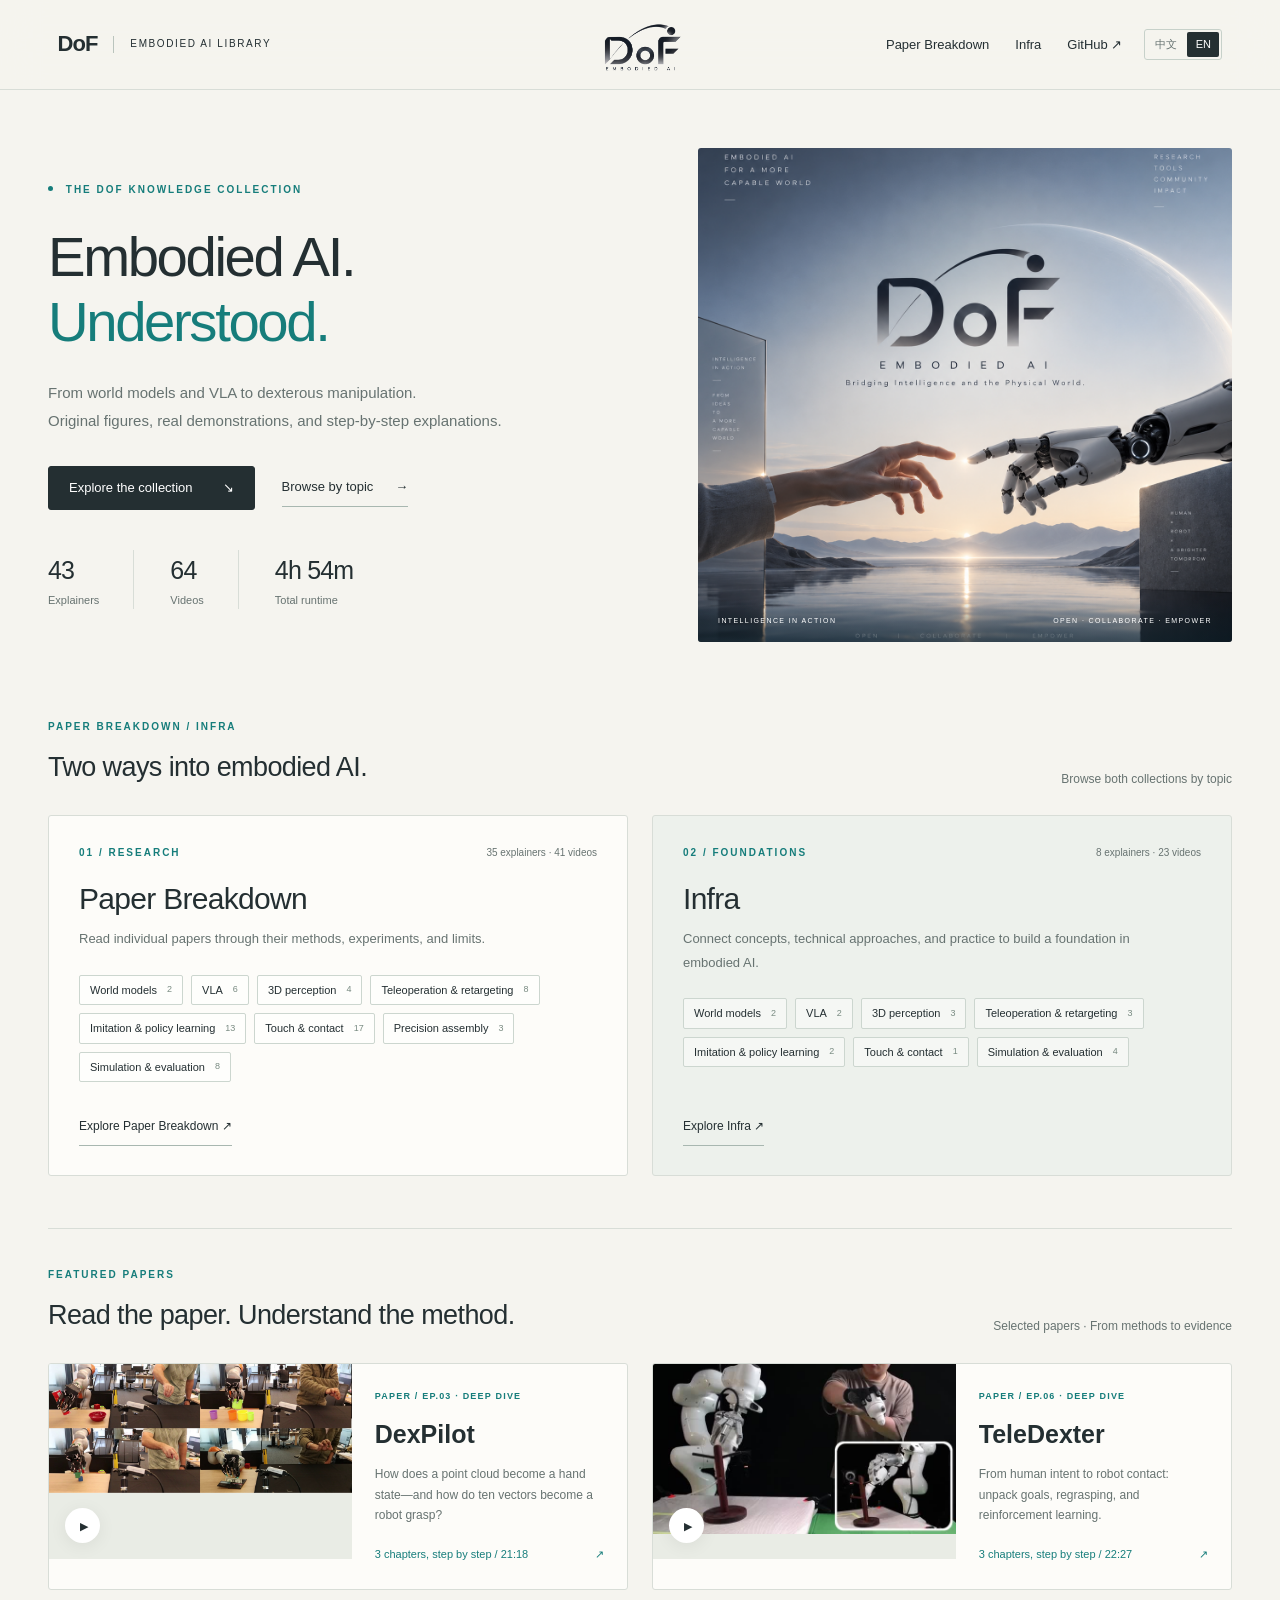
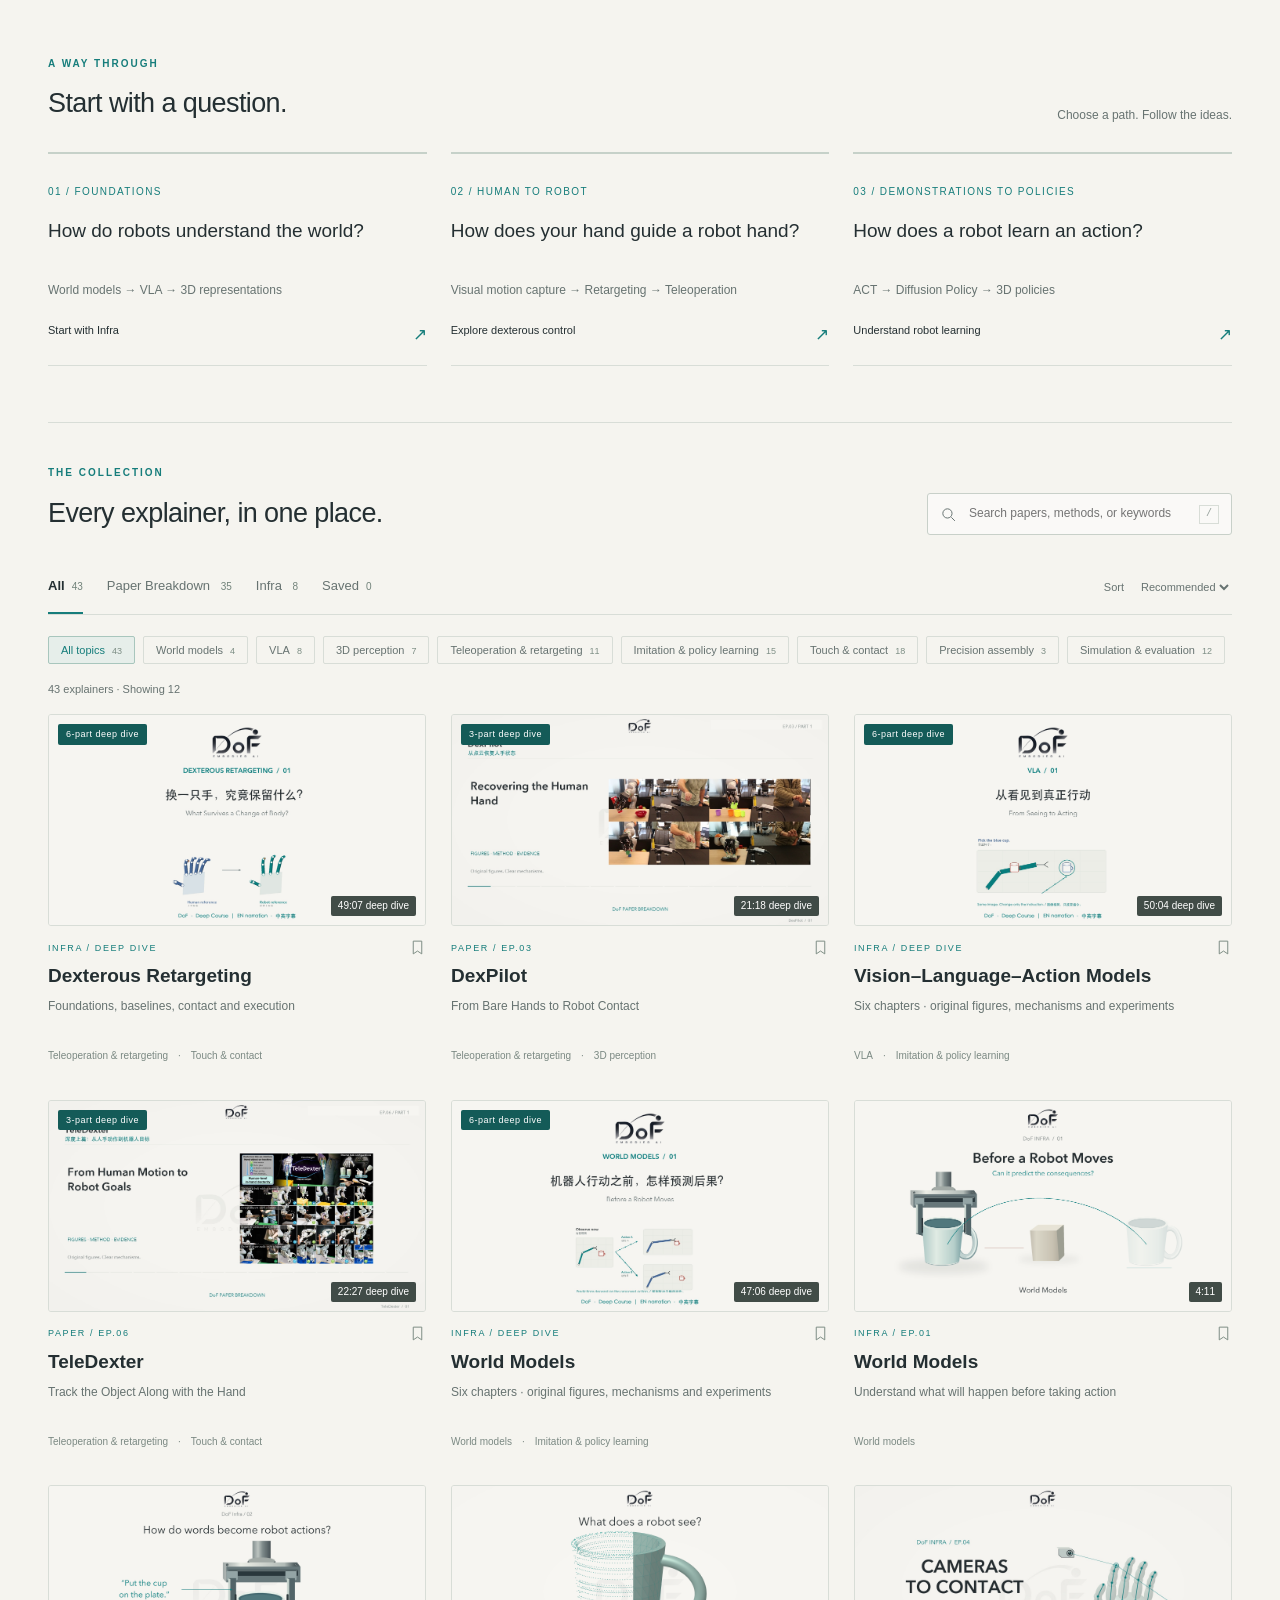
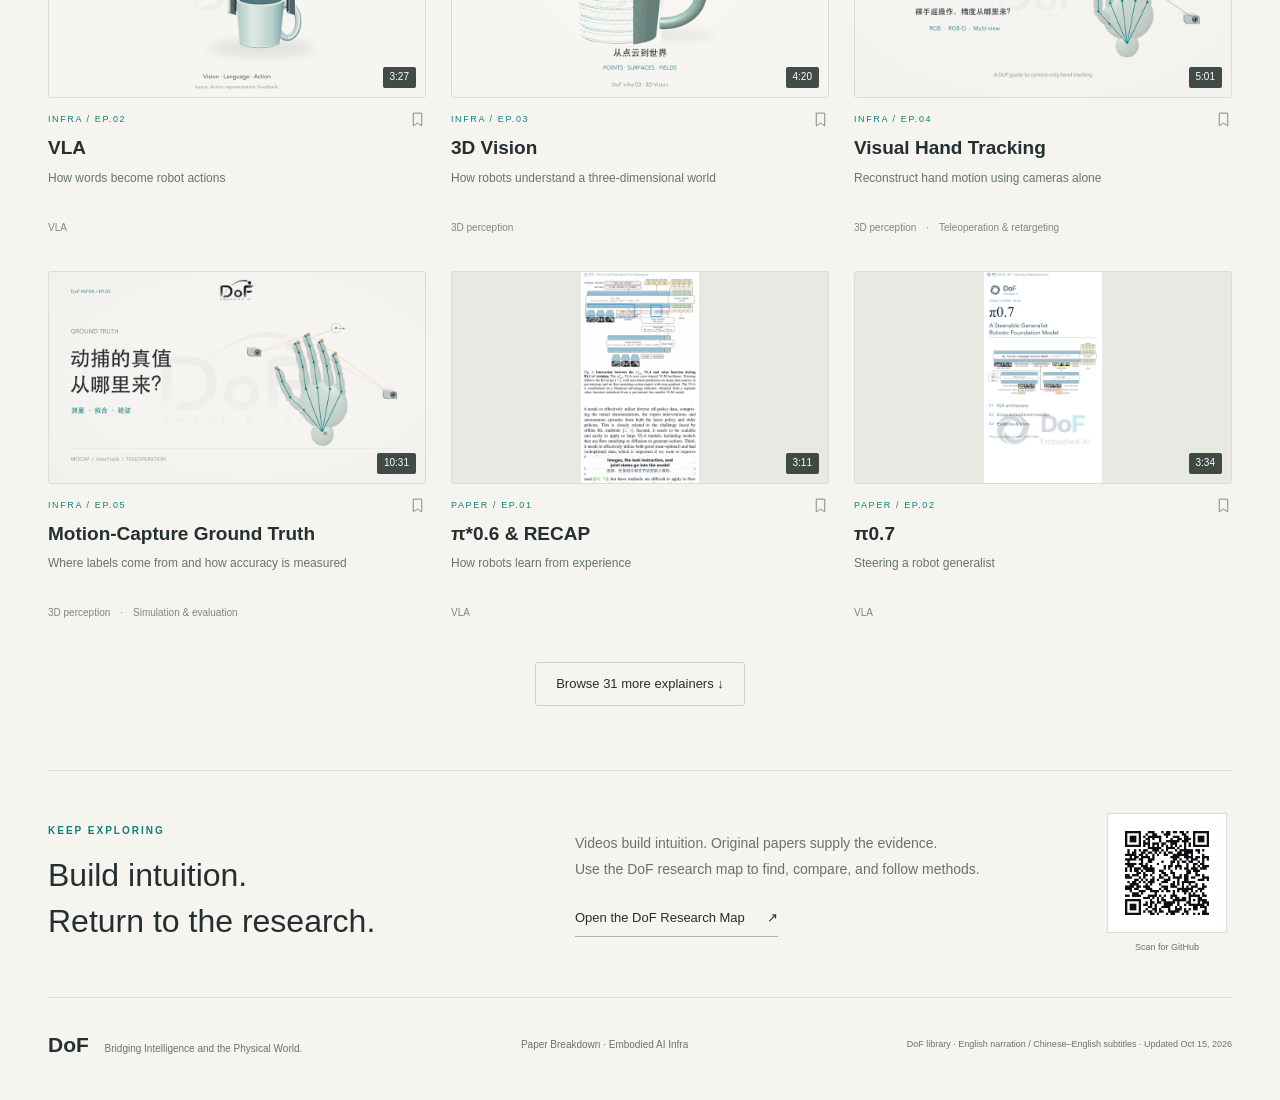
==== commit 37149793: "Organize English-first DoF library into Paper Breakdown and Infra" ====
--- a/index.html
+++ b/index.html
@@ -1,57 +1,57 @@
 <!doctype html>
-<html lang="zh-CN"><head>
+<html lang="en"><head>
   <meta charset="UTF-8"><meta name="viewport" content="width=device-width,initial-scale=1">
-  <meta name="theme-color" content="#f5f4ef"><meta name="description" content="DoF 的具身智能知识主页。观看 Paper 深度解读与 Infra 系列，从原论文、真实演示和逐步推演理解机器人。">
-  <title>DoF — 具身智能，从理解开始</title>
-  <link rel="icon" href="assets/logo.png"><link rel="stylesheet" href="style.css">
+  <meta name="theme-color" content="#f5f4ef"><meta name="description" content="The DoF embodied AI library. Explore Paper Breakdown and Infra by topic, with original figures, real demonstrations, and interactive explanations.">
+  <title>DoF — Embodied AI, Understood</title>
+  <link rel="icon" href="assets/logo.png"><link rel="stylesheet" href="style.css?v=20261015-1">
 
   <link rel="canonical" href="https://dld0621.github.io/DoF/">
   <meta property="og:type" content="website">
   <meta property="og:site_name" content="DoF">
   <meta property="og:title" content="DoF — Embodied AI, Understood">
-  <meta property="og:description" content="43 个主题，64 个视频。用原论文、真实演示和逐步推演理解具身智能。Explore the bilingual DoF learning library.">
+  <meta property="og:description" content="43 explainers. 64 videos. Paper Breakdown and Infra, with original figures, real demonstrations, and bilingual explanations.">
   <meta property="og:url" content="https://dld0621.github.io/DoF/">
   <meta property="og:image" content="https://dld0621.github.io/DoF/assets/brand-poster.png">
-  <meta property="og:locale" content="zh_CN">
-  <meta property="og:locale:alternate" content="en_US">
+  <meta property="og:locale" content="en_US">
+  <meta property="og:locale:alternate" content="zh_CN">
   <meta name="twitter:card" content="summary_large_image">
 </head>
 <body>
   <header class="site-header">
-    <a class="wordmark" href="#" aria-label="返回 DoF 首页" data-i18n-aria-label="homeAria">DoF <span>LEARNING LIBRARY</span></a>
-    <a class="brand" href="#" aria-label="DoF 首页" data-i18n-aria-label="brandAria"><img src="assets/logo.png" alt="DoF Embodied AI"></a>
-    <div class="header-actions"><nav aria-label="主导航" data-i18n-aria-label="navAria"><a href="#courses" data-i18n="courseLink">系统课程</a><a href="#library" data-series="paper">Paper</a><a href="#library" data-series="infra">Infra</a><a href="https://github.com/Dld0621/Embodied-AI-Paper-Analysis" target="_blank" rel="noopener">GitHub ↗</a></nav><div class="language-switch" role="group" aria-label="Language / 语言"><button type="button" data-lang="zh" aria-label="切换到中文" aria-pressed="true">中文</button><button type="button" data-lang="en" aria-label="Switch to English" aria-pressed="false">EN</button></div></div>
+    <a class="wordmark" href="#" aria-label="Return to the DoF homepage" data-i18n-aria-label="homeAria">DoF <span>EMBODIED AI LIBRARY</span></a>
+    <a class="brand" href="#" aria-label="DoF homepage" data-i18n-aria-label="brandAria"><img src="assets/logo.png" alt="DoF Embodied AI"></a>
+    <div class="header-actions"><nav aria-label="Main navigation" data-i18n-aria-label="navAria"><a href="#library" data-series="paper" data-i18n="paperLabel">Paper Breakdown</a><a href="#library" data-series="infra" data-i18n="infraLabel">Infra</a><a href="https://github.com/Dld0621/Embodied-AI-Paper-Analysis" target="_blank" rel="noopener">GitHub ↗</a></nav><div class="language-switch" role="group" aria-label="Language / 语言"><button type="button" data-lang="zh" aria-label="切换到中文" aria-pressed="false">中文</button><button type="button" data-lang="en" aria-label="Switch to English" aria-pressed="true">EN</button></div></div>
   </header>
   <main>
     <section class="hero" aria-labelledby="hero-title">
       <div class="hero-copy"><div class="eyebrow"><span class="status-dot"></span> THE DOF KNOWLEDGE COLLECTION</div>
-        <h1 id="hero-title" data-i18n="heroTitle">理解具身智能，<br><span>从这里开始。</span></h1>
-        <p data-i18n="heroDescription">从世界模型、VLA，到灵巧操作与机器人控制。<br class="desktop-break">用论文原图、真实演示和逐步推演，把方法讲清楚。</p>
-        <div class="hero-actions"><a class="button primary" href="#library" data-i18n="explore">探索全部解读 <span>↘</span></a><a class="text-link" href="#routes" data-i18n="findRoute">找到你的学习路线 <span>→</span></a></div>
-        <dl class="stats"><div><dt id="topic-stat">—</dt><dd data-i18n="stat1">解读主题</dd></div><div><dt id="video-stat">—</dt><dd data-i18n="stat2">视频内容</dd></div><div><dt id="time-stat">—</dt><dd data-i18n="stat3">累计讲解</dd></div></dl>
+        <h1 id="hero-title" data-i18n="heroTitle">Embodied AI.<br/><span>Understood.</span></h1>
+        <p data-i18n="heroDescription">From world models and VLA to dexterous manipulation. <br class="desktop-break"/>Original figures, real demonstrations, and step-by-step explanations.</p>
+        <div class="hero-actions"><a class="button primary" href="#library" data-i18n="explore">Explore the collection <span>↘</span></a><a class="text-link" href="#collections" data-i18n="findRoute">Browse by topic <span>→</span></a></div>
+        <dl class="stats"><div><dt id="topic-stat">—</dt><dd data-i18n="stat1">Explainers</dd></div><div><dt id="video-stat">—</dt><dd data-i18n="stat2">Videos</dd></div><div><dt id="time-stat">—</dt><dd data-i18n="stat3">Total runtime</dd></div></dl>
       </div>
-      <div class="hero-art"><img src="assets/brand-poster.png" alt="DoF 品牌视觉：人手与机器人手相接，连接智能与物理世界" data-i18n-alt="heroAlt"><div class="art-caption"><span>INTELLIGENCE IN ACTION</span><span>OPEN · COLLABORATE · EMPOWER</span></div></div>
+      <div class="hero-art"><img src="assets/brand-poster.png" alt="DoF brand visual: a human hand reaches toward a robot hand, connecting intelligence with the physical world" data-i18n-alt="heroAlt"><div class="art-caption"><span>INTELLIGENCE IN ACTION</span><span>OPEN · COLLABORATE · EMPOWER</span></div></div>
     </section>
-    <section id="continue-section" class="continue-section" hidden=""><div class="continue-label" data-i18n="continueLabel">继续上次的探索</div><button id="continue-button" class="continue-button"></button><button id="clear-progress" class="quiet" title="清除继续观看记录" data-i18n="clearProgress" data-i18n-title="clearProgressAria">清除记录</button></section>
-    <section class="course-index" id="courses"><a class="course-index-card" href="/DoF/retargeting/"><span class="eyebrow">DOF FIELD NOTES / 01</span><h2 data-i18n="course_retarget_title">灵巧手重定向</h2><p data-i18n="course_retarget_desc">坐标、几何 baseline、接触、执行与公平评测。</p><span class="text-link" data-i18n="courseBannerAction">进入双语课程 ↗</span></a><a class="course-index-card" href="/DoF/vla/"><span class="eyebrow">DOF FIELD NOTES / 02</span><h2 data-i18n="course_vla_title">视觉·语言·动作模型</h2><p data-i18n="course_vla_desc">六章深度视频 · 三个交互机制实验</p><span class="text-link" data-i18n="courseBannerAction">进入双语课程 ↗</span></a><a class="course-index-card" href="/DoF/world-models/"><span class="eyebrow">DOF FIELD NOTES / 03</span><h2 data-i18n="course_wm_title">世界模型</h2><p data-i18n="course_wm_desc">六章深度视频 · 三个交互机制实验</p><span class="text-link" data-i18n="courseBannerAction">进入双语课程 ↗</span></a></section>
-    <section class="featured-section" aria-labelledby="featured-title"><div class="section-heading"><div><div class="eyebrow">GO DEEPER</div><h2 id="featured-title" data-i18n="featuredTitle">把一篇论文，真正拆开。</h2></div><span class="section-note" data-i18n="featuredNote">两组深度解读 · 从原理走到实验</span></div><div id="featured-grid" class="featured-grid"></div></section>
-    <section id="routes" class="routes-section" aria-labelledby="route-title"><div class="section-heading"><div><div class="eyebrow">A WAY THROUGH</div><h2 id="route-title" data-i18n="routeTitle">从一个问题开始。</h2></div><span class="section-note" data-i18n="routeNote">选择路线，按顺序看下去</span></div><div class="routes">
-      <button class="route" data-route="foundations"><span class="route-no" data-i18n="foundations.route-no">01 / 建立认知</span><h3 data-i18n="foundationsh3">机器人怎样理解世界？</h3><p data-i18n="foundationsp">世界模型 → VLA → 三维表示</p><span class="route-bottom" data-i18n="foundations.route-bottom">从 Infra 开始 <b>↗</b></span></button>
-      <button class="route" data-route="teleoperation"><span class="route-no" data-i18n="teleoperation.route-no">02 / 从人到机器人</span><h3 data-i18n="teleoperationh3">你的手，如何控制它的手？</h3><p data-i18n="teleoperationp">视觉动捕 → 重定向 → 遥操作</p><span class="route-bottom" data-i18n="teleoperation.route-bottom">走进灵巧操作 <b>↗</b></span></button>
-      <button class="route" data-route="policy"><span class="route-no" data-i18n="policy.route-no">03 / 从演示到策略</span><h3 data-i18n="policyh3">机器人怎样学会一个动作？</h3><p data-i18n="policyp">ACT → Diffusion Policy → 3D 策略</p><span class="route-bottom" data-i18n="policy.route-bottom">理解学习方法 <b>↗</b></span></button>
+    <section id="continue-section" class="continue-section" hidden=""><div class="continue-label" data-i18n="continueLabel">Pick up where you left off</div><button id="continue-button" class="continue-button"></button><button id="clear-progress" class="quiet" title="Clear viewing history" data-i18n="clearProgress" data-i18n-title="clearProgressAria">Clear history</button></section>
+    <section id="collections" class="collections-section" aria-labelledby="collections-title"><div class="section-heading"><div><div class="eyebrow">PAPER BREAKDOWN / INFRA</div><h2 id="collections-title" data-i18n="classificationTitle">Two ways into embodied AI.</h2></div><span class="section-note" data-i18n="classificationNote">Browse both collections by topic</span></div><div id="collection-grid" class="collection-grid"></div></section>
+    <section class="featured-section" aria-labelledby="featured-title"><div class="section-heading"><div><div class="eyebrow">FEATURED PAPERS</div><h2 id="featured-title" data-i18n="featuredTitle">Read the paper. Understand the method.</h2></div><span class="section-note" data-i18n="featuredNote">Selected papers · From methods to evidence</span></div><div id="featured-grid" class="featured-grid"></div></section>
+    <section id="routes" class="routes-section" aria-labelledby="route-title"><div class="section-heading"><div><div class="eyebrow">A WAY THROUGH</div><h2 id="route-title" data-i18n="routeTitle">Start with a question.</h2></div><span class="section-note" data-i18n="routeNote">Choose a path. Follow the ideas.</span></div><div class="routes">
+      <button class="route" data-route="foundations"><span class="route-no" data-i18n="foundations.route-no">01 / FOUNDATIONS</span><h3 data-i18n="foundationsh3">How do robots understand the world?</h3><p data-i18n="foundationsp">World models → VLA → 3D representations</p><span class="route-bottom" data-i18n="foundations.route-bottom">Start with Infra <b>↗</b></span></button>
+      <button class="route" data-route="teleoperation"><span class="route-no" data-i18n="teleoperation.route-no">02 / HUMAN TO ROBOT</span><h3 data-i18n="teleoperationh3">How does your hand guide a robot hand?</h3><p data-i18n="teleoperationp">Visual motion capture → Retargeting → Teleoperation</p><span class="route-bottom" data-i18n="teleoperation.route-bottom">Explore dexterous control <b>↗</b></span></button>
+      <button class="route" data-route="policy"><span class="route-no" data-i18n="policy.route-no">03 / DEMONSTRATIONS TO POLICIES</span><h3 data-i18n="policyh3">How does a robot learn an action?</h3><p data-i18n="policyp">ACT → Diffusion Policy → 3D policies</p><span class="route-bottom" data-i18n="policy.route-bottom">Understand robot learning <b>↗</b></span></button>
     </div></section>
-    <section id="library" class="library-section" aria-labelledby="library-title"><div class="section-heading library-heading"><div><div class="eyebrow">THE COLLECTION</div><h2 id="library-title" data-i18n="libraryTitle">所有解读，都在这里。</h2></div><label class="search-box"><svg viewBox="0 0 24 24" aria-hidden="true"><circle cx="10.5" cy="10.5" r="6.5"></circle><path d="m16 16 5 5"></path></svg><input id="search" type="search" placeholder="搜索论文、方法或关键词" aria-label="搜索全部解读" data-i18n-placeholder="searchPlaceholder" data-i18n-aria-label="searchAria"><kbd>/</kbd></label></div>
-      <div class="library-toolbar"><div class="tabs" role="group" aria-label="选择系列" data-i18n-aria-label="seriesAria"><button class="tab active" data-filter="all" aria-pressed="true"><span data-i18n="all">全部</span><span id="count-all"></span></button><button class="tab" data-filter="paper" aria-pressed="false">Paper <span id="count-paper"></span></button><button class="tab" data-filter="infra" aria-pressed="false">Infra <span id="count-infra"></span></button><button class="tab" data-filter="course" aria-pressed="false"><span data-i18n="courseLabel">系统课程</span> <span id="count-course"></span></button><button class="tab" data-filter="saved" aria-pressed="false"><span data-i18n="saved">我的收藏</span><span id="count-saved"></span></button></div><label class="sort-label"><span data-i18n="sort">排序</span><select id="sort" aria-label="内容排序" data-i18n-aria-label="sortAria"><option value="recommended" data-i18n="recommended">推荐顺序</option><option value="episode" data-i18n="episodeOrder">按期数</option><option value="duration" data-i18n="durationOrder">短时优先</option></select></label></div>
-      <div id="topic-filters" class="topic-filters" role="group" aria-label="主题筛选" data-i18n-aria-label="topicsAria"></div><div id="active-route" class="active-route" hidden=""></div>
-      <div class="results-line"><span id="result-count" aria-live="polite"></span><button id="reset-filters" class="quiet" hidden="" data-i18n="clearFilters">清除筛选</button></div>
-      <div id="library-grid" class="library-grid"></div><div id="empty-state" class="empty-state" hidden=""><span>↗</span><h3 data-i18n="emptyTitle">换个关键词，再探索一下。</h3><p data-i18n="emptyDescription">可以搜索“点云”“触觉”“VLA”或论文名称。</p><button class="button" id="empty-reset" data-i18n="allExplainers">查看全部解读</button></div><div class="more-row"><button class="button" id="load-more">继续浏览 <span>↓</span></button></div>
+    <section id="library" class="library-section" aria-labelledby="library-title"><div class="section-heading library-heading"><div><div class="eyebrow">THE COLLECTION</div><h2 id="library-title" data-i18n="libraryTitle">Every explainer, in one place.</h2></div><label class="search-box"><svg viewbox="0 0 24 24" aria-hidden="true"><circle cx="10.5" cy="10.5" r="6.5"></circle><path d="m16 16 5 5"></path></svg><input id="search" type="search" placeholder="Search papers, methods, or keywords" aria-label="Search all explainers" data-i18n-placeholder="searchPlaceholder" data-i18n-aria-label="searchAria"><kbd>/</kbd></label></div>
+      <div class="library-toolbar"><div class="tabs" role="group" aria-label="Choose a series" data-i18n-aria-label="seriesAria"><button class="tab active" data-filter="all" aria-pressed="true"><span data-i18n="all">All</span><span id="count-all"></span></button><button class="tab" data-filter="paper" aria-pressed="false"><span data-i18n="paperLabel">Paper Breakdown</span> <span id="count-paper"></span></button><button class="tab" data-filter="infra" aria-pressed="false"><span data-i18n="infraLabel">Infra</span> <span id="count-infra"></span></button><button class="tab" data-filter="saved" aria-pressed="false"><span data-i18n="saved">Saved</span><span id="count-saved"></span></button></div><label class="sort-label"><span data-i18n="sort">Sort</span><select id="sort" aria-label="Sort explainers" data-i18n-aria-label="sortAria"><option value="recommended" data-i18n="recommended">Recommended</option><option value="episode" data-i18n="episodeOrder">Episode order</option><option value="duration" data-i18n="durationOrder">Shortest first</option></select></label></div>
+      <div id="topic-filters" class="topic-filters" role="group" aria-label="Filter by topic" data-i18n-aria-label="topicsAria"></div><div id="active-route" class="active-route" hidden=""></div>
+      <div class="results-line"><span id="result-count" aria-live="polite"></span><button id="reset-filters" class="quiet" hidden="" data-i18n="clearFilters">Clear filters</button></div>
+      <div id="library-grid" class="library-grid"></div><div id="empty-state" class="empty-state" hidden=""><span>↗</span><h3 data-i18n="emptyTitle">Try a different keyword.</h3><p data-i18n="emptyDescription">Search for point clouds, touch, VLA, or a paper title.</p><button class="button" id="empty-reset" data-i18n="allExplainers">Browse all explainers</button></div><div class="more-row"><button class="button" id="load-more">Browse more <span>↓</span></button></div>
     </section>
-    <section class="research-section"><div><div class="eyebrow">KEEP EXPLORING</div><h2 data-i18n="researchTitle">看懂之后，<br>回到研究本身。</h2></div><div class="research-copy"><p data-i18n="researchDescription">视频建立直觉，原论文提供依据。<br>在 DoF 研究地图里继续检索、比较和追踪方法。</p><a class="text-link" href="https://github.com/Dld0621/Embodied-AI-Paper-Analysis" target="_blank" rel="noopener" data-i18n="researchLink">打开 DoF Research Map <span>↗</span></a></div><a class="qr-link" href="https://github.com/Dld0621/Embodied-AI-Paper-Analysis" target="_blank" rel="noopener"><img src="assets/qr.png" alt="DoF GitHub 项目二维码" data-i18n-alt="qrAlt"><span data-i18n="qrCaption">扫码访问 GitHub</span></a></section>
+    <section class="research-section"><div><div class="eyebrow">KEEP EXPLORING</div><h2 data-i18n="researchTitle">Build intuition.<br/>Return to the research.</h2></div><div class="research-copy"><p data-i18n="researchDescription">Videos build intuition. Original papers supply the evidence.<br/>Use the DoF research map to find, compare, and follow methods.</p><a class="text-link" href="https://github.com/Dld0621/Embodied-AI-Paper-Analysis" target="_blank" rel="noopener" data-i18n="researchLink">Open the DoF Research Map <span>↗</span></a></div><a class="qr-link" href="https://github.com/Dld0621/Embodied-AI-Paper-Analysis" target="_blank" rel="noopener"><img src="assets/qr.png" alt="QR code for the DoF GitHub project" data-i18n-alt="qrAlt"><span data-i18n="qrCaption">Scan for GitHub</span></a></section>
   </main>
-  <footer class="site-footer"><div><strong>DoF</strong> <span>Bridging Intelligence and the Physical World.</span></div><div>Paper Breakdown · Embodied AI Infra</div><small data-i18n="footerNote">DoF 内容库 · 英文讲解 / 中英字幕 · 更新于 2026.10.12</small></footer>
-  <dialog id="watch-dialog" aria-labelledby="watch-title"><div class="watch-header"><div><div class="eyebrow" id="watch-kicker"></div><h2 id="watch-title"></h2></div><div class="watch-tools"><div class="language-switch" role="group" aria-label="Language / 语言"><button type="button" data-lang="zh" aria-label="切换到中文" aria-pressed="true">中文</button><button type="button" data-lang="en" aria-label="Switch to English" aria-pressed="false">EN</button></div><button id="close-watch" class="icon-button" aria-label="关闭播放器" data-i18n-aria-label="closeAria">✕</button></div></div><div class="watch-layout"><div class="watch-main"><video id="player" controls="" playsinline="" preload="metadata"></video><p id="video-error" class="video-error" hidden="" data-i18n="videoError">视频暂时无法播放，请检查网络连接后重试。</p><div class="watch-meta"><h3 id="variant-title"></h3><button id="watch-save" class="save-button"></button></div><p id="watch-description"></p><div id="watch-resources" class="resources"></div><details class="chapters-details" id="chapters-details"><summary><span data-i18n="chapterNavigation">章节导航</span><span id="chapter-count"></span></summary><div id="chapters" class="chapter-list"></div></details></div><aside class="watch-aside"><div class="eyebrow">IN THIS EXPLAINER</div><h3 data-i18n="chooseContent">选择内容</h3><div id="variant-list" class="variant-list"></div><div class="watch-aside-note" data-i18n="watchNote">从概览建立直觉，<br>跟随深度解读拆开细节。</div></aside></div></dialog>
+  <footer class="site-footer"><div><strong>DoF</strong> <span>Bridging Intelligence and the Physical World.</span></div><div>Paper Breakdown · Embodied AI Infra</div><small data-i18n="footerNote">DoF library · English narration / Chinese–English subtitles · Updated Oct 15, 2026</small></footer>
+  <dialog id="watch-dialog" aria-labelledby="watch-title"><div class="watch-header"><div><div class="eyebrow" id="watch-kicker"></div><h2 id="watch-title"></h2></div><div class="watch-tools"><div class="language-switch" role="group" aria-label="Language / 语言"><button type="button" data-lang="zh" aria-label="切换到中文" aria-pressed="false">中文</button><button type="button" data-lang="en" aria-label="Switch to English" aria-pressed="true">EN</button></div><button id="close-watch" class="icon-button" aria-label="Close player" data-i18n-aria-label="closeAria">✕</button></div></div><div class="watch-layout"><div class="watch-main"><video id="player" controls="" playsinline="" preload="metadata"></video><p id="video-error" class="video-error" hidden="" data-i18n="videoError">This video is temporarily unavailable. Check your connection and try again.</p><div class="watch-meta"><h3 id="variant-title"></h3><button id="watch-save" class="save-button"></button></div><p id="watch-description"></p><div id="watch-resources" class="resources"></div><details class="chapters-details" id="chapters-details"><summary><span data-i18n="chapterNavigation">Chapters</span><span id="chapter-count"></span></summary><div id="chapters" class="chapter-list"></div></details></div><aside class="watch-aside"><div class="eyebrow">IN THIS EXPLAINER</div><h3 data-i18n="chooseContent">Choose a version</h3><div id="variant-list" class="variant-list"></div><div class="watch-aside-note" data-i18n="watchNote">Start with the overview.<br/>Follow the deep dive into the details.</div></aside></div></dialog>
   <div id="toast" class="toast" role="status" hidden=""></div>
-  <noscript><p class="noscript">请启用 JavaScript 以切换语言和使用播放器。 / Enable JavaScript to switch languages and use the player.</p></noscript>
-  <script src="catalog.js"></script><script src="locale.js"></script><script src="app.js"></script>
+  <noscript><p class="noscript">Enable JavaScript to switch languages and use the player. / 请启用 JavaScript 以切换语言和使用播放器。</p></noscript>
+  <script src="catalog.js?v=20261015-1"></script><script src="locale.js?v=20261015-1"></script><script src="app.js?v=20261015-1"></script>
 
 </body></html>
--- a/style.css
+++ b/style.css
@@ -14,7 +14,13 @@
 @media(max-width:800px){.header-actions{gap:15px}.site-header nav{gap:15px}.watch-tools{gap:9px}html[lang=en] .hero h1{font-size:43px}html[lang=en] .hero-copy>p{font-size:12px}.watch-header h2{overflow-wrap:anywhere}.watch-header .eyebrow{letter-spacing:1px}}
 @media(max-width:560px){.header-actions nav{display:none}.header-actions{gap:0}.language-switch button{font-size:10px;padding:4px 6px;min-width:30px}.watch-tools{gap:7px}.watch-header{gap:12px}.watch-header .eyebrow{font-size:7px;letter-spacing:.6px}.watch-header h2{font-size:18px}.watch-header{align-items:flex-start}html[lang=en] .hero h1{font-size:47px;line-height:1.12;letter-spacing:-1.8px}html[lang=en] .hero-copy>p{font-size:13px}html[lang=en] .route h3{min-height:0;max-width:270px}html[lang=en] .tabs{gap:14px}html[lang=en] .tab{font-size:11px}html[lang=en] .topic-filter{font-size:9px}html[lang=en] .featured-copy p{font-size:11px}html[lang=en] .watch-meta{align-items:flex-start}.watch-header>div:first-child{flex:1}.watch-aside .variant-option{min-width:0}}
 
-.course-banner{display:flex;align-items:center;justify-content:space-between;gap:30px;padding:32px 38px;margin:32px 0 70px;border:1px solid #cbd9d2;background:#e9eeea;border-radius:4px}.course-banner h2{font-size:clamp(24px,2.4vw,36px);margin:10px 0}.course-banner p{color:#647375;margin:0;font-size:15px;line-height:1.7}.course-banner .button{flex-shrink:0}@media(max-width:700px){.course-banner{align-items:flex-start;flex-direction:column;padding:28px 22px}.tabs{flex-wrap:wrap}}
+
 
 /* DOF_COURSE_INDEX */
-.course-index{display:grid;grid-template-columns:repeat(3,1fr);gap:20px;margin:35px 0 65px;scroll-margin-top:110px}.course-index-card{border:1px solid var(--line,#dcded7);border-radius:9px;padding:27px;background:#f5f5ef;display:flex;flex-direction:column;align-items:start}.course-index-card:hover{background:#ecf0e9}.course-index-card h2{font-size:25px;line-height:1.3;font-weight:500;letter-spacing:-.035em;margin:15px 0}.course-index-card p{font-size:12px;color:#6d777a;line-height:1.8;margin:0 0 26px}.course-index-card .text-link{margin-top:auto;font-size:11px}@media(max-width:760px){.course-index{grid-template-columns:1fr;gap:13px;margin-block:25px 45px}.course-index-card{padding:23px}.course-index-card h2{font-size:24px}}
+
+
+/* Two editorial collections; topic navigation stays scoped to its collection. */
+.collections-section{padding:22px 0 52px;scroll-margin-top:110px}.collection-grid{display:grid;grid-template-columns:repeat(2,minmax(0,1fr));gap:24px}.collection-card{border:1px solid var(--line);padding:29px 30px;background:var(--white);display:flex;flex-direction:column;align-items:flex-start;border-radius:var(--radius)}.collection-card:last-child{background:#edf1ec}.collection-topline{display:flex;align-items:center;justify-content:space-between;width:100%;gap:16px;flex-wrap:wrap}.collection-count{font-size:10px;color:var(--muted)}.collection-card h3{font-size:30px;font-weight:520;letter-spacing:-.7px;margin:18px 0 10px;line-height:1.25}.collection-card>p{font-size:13px;line-height:1.8;color:var(--muted);max-width:490px}.collection-topics{display:flex;flex-wrap:wrap;gap:8px;margin:24px 0 27px}.collection-topics a{display:inline-flex;align-items:center;gap:10px;border:1px solid #ccd6cf;border-radius:2px;padding:6px 10px;font-size:11px;line-height:1.5;background:#ffffff66;transition:background .2s,border-color .2s}.collection-topics a:hover{background:#e2ebe5;border-color:#97b5aa;color:var(--teal)}.collection-topics a span{font-size:9px;color:#798b82;font-variant-numeric:tabular-nums}.collection-card>.text-link{margin-top:auto;font-size:12px}.topic-filter span{font-size:9px;color:#7d8e85;margin-left:7px}.tab>span[data-i18n]{font-size:inherit;color:inherit;margin-left:0;font-weight:inherit}.site-header nav a:first-child{display:inline}.tabs{flex-wrap:wrap;column-gap:24px;row-gap:0}
+@media(max-width:1100px){.site-header nav{gap:16px}.collection-card{padding:25px}.collection-card h3{font-size:27px}.collection-topline{gap:10px}.collection-count{font-size:9px}}
+@media(max-width:800px){.collection-grid{gap:18px}.collection-card{padding:23px}.collection-card h3{font-size:25px}.collection-card>p{font-size:12px}.collection-topics a{font-size:10px}.site-header nav a:first-child{display:inline}.header-actions nav a:last-child{display:none}.header-actions{gap:12px}.site-header nav{gap:12px;font-size:10px}.brand,.brand img{width:86px}.tabs{gap:18px}.library-toolbar{flex-wrap:wrap}.sort-label{padding:8px 0}}
+@media(max-width:560px){.collection-grid{grid-template-columns:1fr;gap:16px}.collections-section{padding:13px 0 34px}.collection-card{padding:24px 22px}.collection-card h3{font-size:28px}.collection-topics{margin:20px 0 23px}.collection-topics a{font-size:11px}.collection-topline{gap:8px}.collection-count{font-size:9px}.tabs{gap:14px;justify-content:flex-start}.tab{font-size:11px}.tab>span[data-i18n]{font-size:inherit}.tabs .tab:last-child{margin-left:auto}html[lang=en] .topic-filter{font-size:10px}.topic-filter span{font-size:8px}.header-actions nav{display:none}}
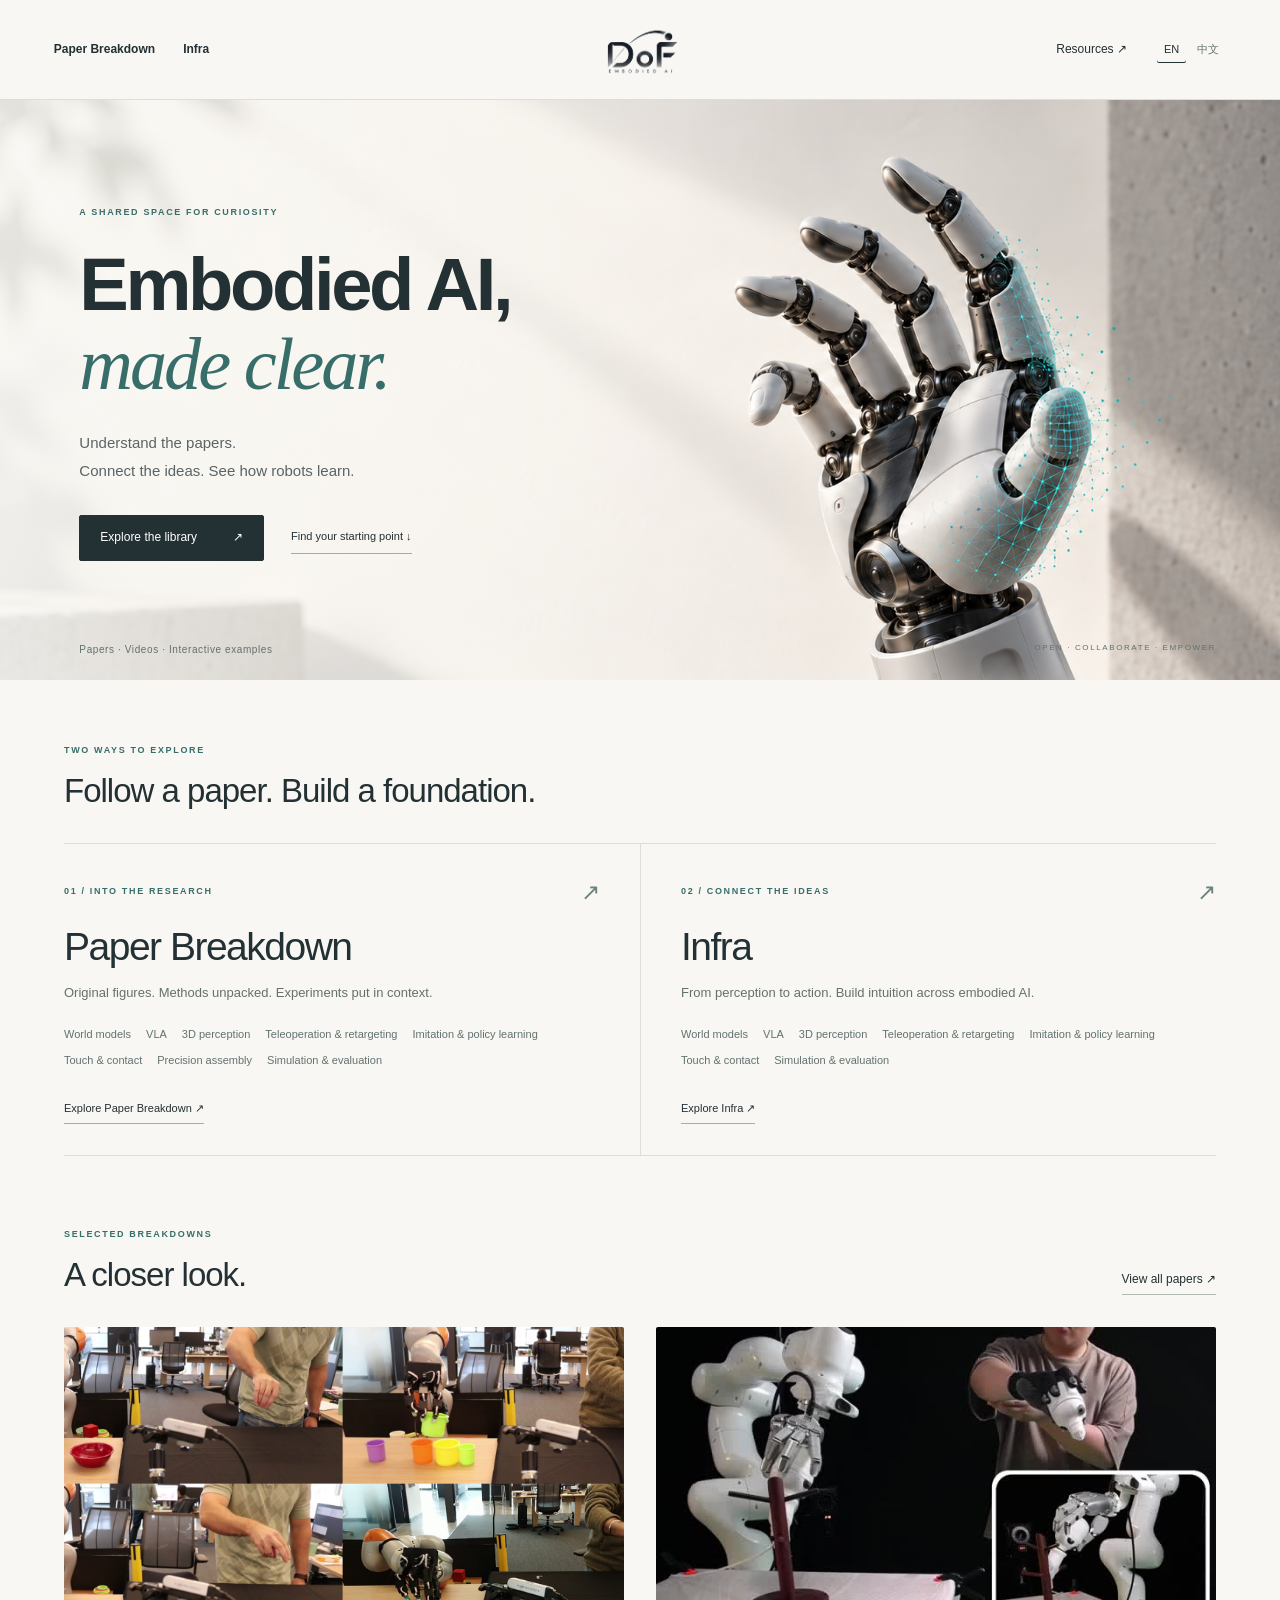
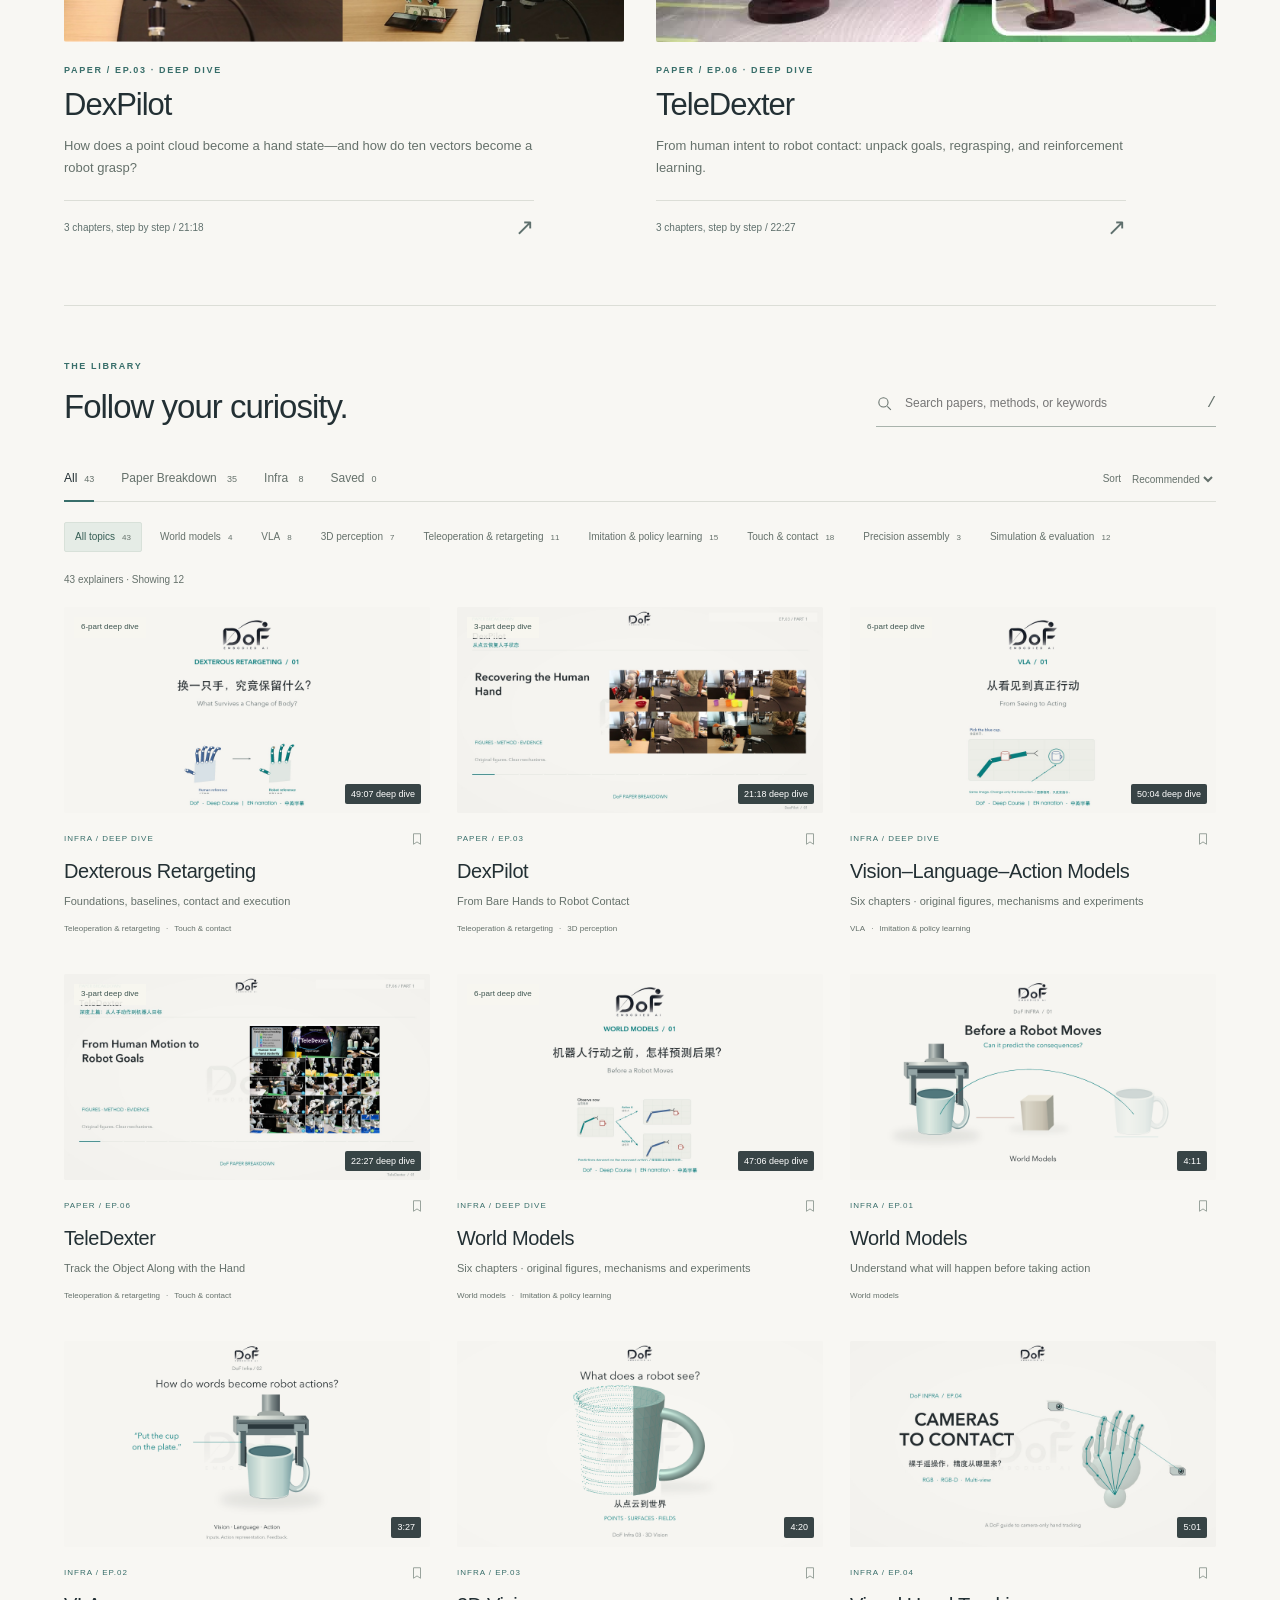
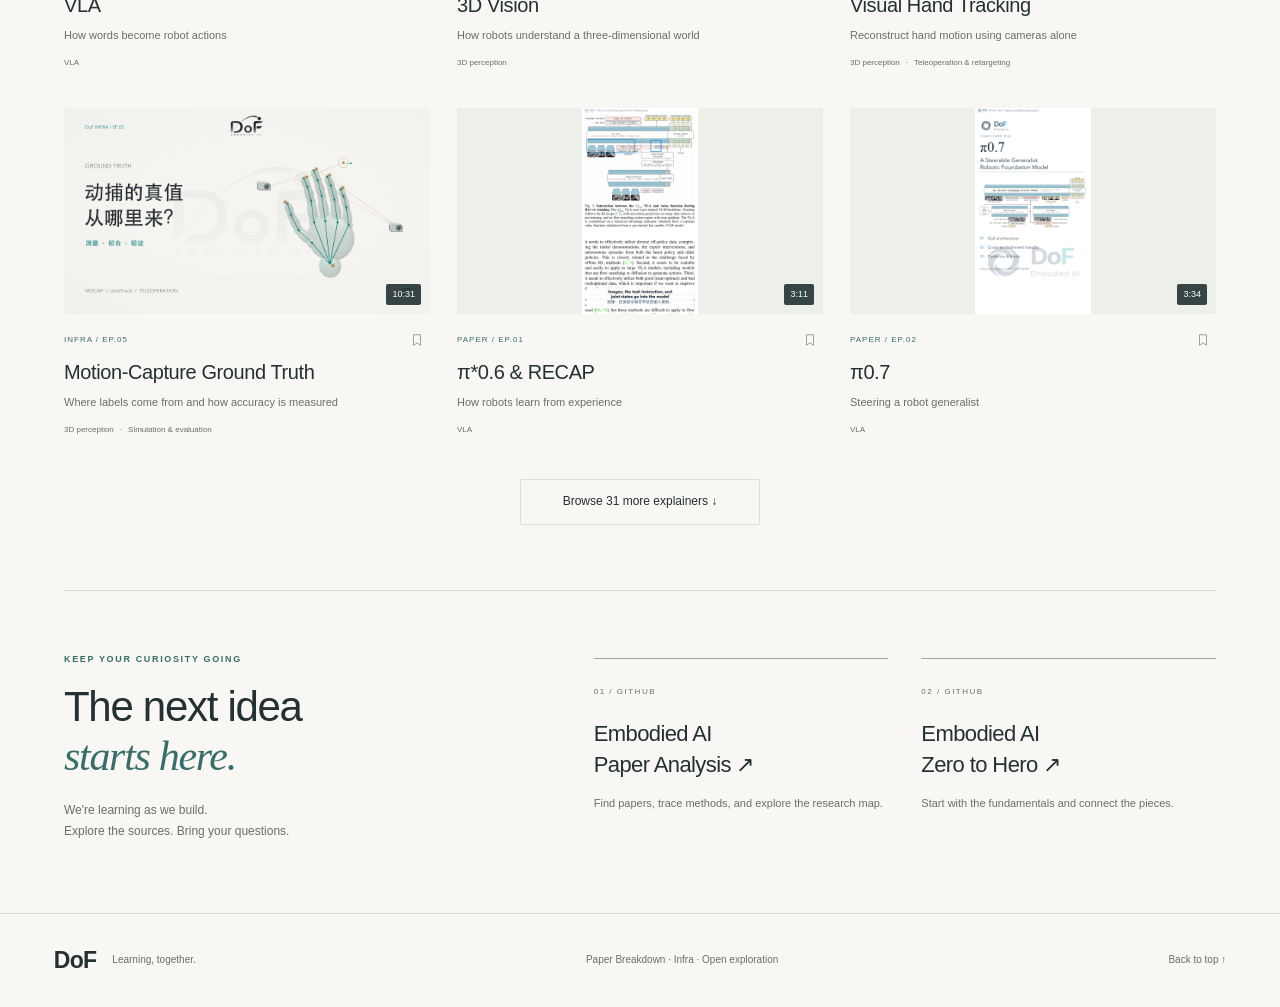
==== commit 07958781: "Redesign DoF homepage and remove hero statistics" ====
--- a/index.html
+++ b/index.html
@@ -1,15 +1,15 @@
 <!doctype html>
 <html lang="en"><head>
   <meta charset="UTF-8"><meta name="viewport" content="width=device-width,initial-scale=1">
-  <meta name="theme-color" content="#f5f4ef"><meta name="description" content="The DoF embodied AI library. Explore Paper Breakdown and Infra by topic, with original figures, real demonstrations, and interactive explanations.">
+  <meta name="theme-color" content="#f8f7f3"><meta name="description" content="The DoF embodied AI library. Explore Paper Breakdown and Infra by topic, with original figures, real demonstrations, and interactive explanations.">
   <title>DoF — Embodied AI, Understood</title>
-  <link rel="icon" href="assets/logo.png"><link rel="stylesheet" href="style.css?v=20261015-1">
+  <link rel="icon" href="assets/logo.png"><link rel="stylesheet" href="style.css?v=20261015-2">
 
   <link rel="canonical" href="https://dld0621.github.io/DoF/">
   <meta property="og:type" content="website">
   <meta property="og:site_name" content="DoF">
   <meta property="og:title" content="DoF — Embodied AI, Understood">
-  <meta property="og:description" content="43 explainers. 64 videos. Paper Breakdown and Infra, with original figures, real demonstrations, and bilingual explanations.">
+  <meta property="og:description" content="Explore embodied AI through paper breakdowns, visual explanations, and interactive examples. Learn with DoF.">
   <meta property="og:url" content="https://dld0621.github.io/DoF/">
   <meta property="og:image" content="https://dld0621.github.io/DoF/assets/brand-poster.png">
   <meta property="og:locale" content="en_US">
@@ -17,41 +17,39 @@
   <meta name="twitter:card" content="summary_large_image">
 </head>
 <body>
+  <a class="skip-link" href="#library" data-i18n="skipLibrary">Skip to the library</a>
   <header class="site-header">
-    <a class="wordmark" href="#" aria-label="Return to the DoF homepage" data-i18n-aria-label="homeAria">DoF <span>EMBODIED AI LIBRARY</span></a>
-    <a class="brand" href="#" aria-label="DoF homepage" data-i18n-aria-label="brandAria"><img src="assets/logo.png" alt="DoF Embodied AI"></a>
-    <div class="header-actions"><nav aria-label="Main navigation" data-i18n-aria-label="navAria"><a href="#library" data-series="paper" data-i18n="paperLabel">Paper Breakdown</a><a href="#library" data-series="infra" data-i18n="infraLabel">Infra</a><a href="https://github.com/Dld0621/Embodied-AI-Paper-Analysis" target="_blank" rel="noopener">GitHub ↗</a></nav><div class="language-switch" role="group" aria-label="Language / 语言"><button type="button" data-lang="zh" aria-label="切换到中文" aria-pressed="false">中文</button><button type="button" data-lang="en" aria-label="Switch to English" aria-pressed="true">EN</button></div></div>
+    <nav class="main-nav" aria-label="Main navigation" data-i18n-aria-label="navAria"><a href="#library" data-series="paper" data-i18n="paperLabel">Paper Breakdown</a><a href="#library" data-series="infra" data-i18n="infraLabel">Infra</a></nav>
+    <a class="brand" href="#" aria-label="DoF homepage" data-i18n-aria-label="brandAria"><img src="assets/logo.png" alt="DoF Embodied AI" width="116" height="81"></a>
+    <div class="header-actions"><a class="header-resource" href="#resources" data-i18n="resourcesNav">Resources ↗</a><div class="language-switch" role="group" aria-label="Language / 语言"><button type="button" data-lang="en" aria-label="Switch to English" aria-pressed="true">EN</button><button type="button" data-lang="zh" aria-label="切换到中文" aria-pressed="false">中文</button></div></div>
   </header>
   <main>
     <section class="hero" aria-labelledby="hero-title">
-      <div class="hero-copy"><div class="eyebrow"><span class="status-dot"></span> THE DOF KNOWLEDGE COLLECTION</div>
-        <h1 id="hero-title" data-i18n="heroTitle">Embodied AI.<br/><span>Understood.</span></h1>
-        <p data-i18n="heroDescription">From world models and VLA to dexterous manipulation. <br class="desktop-break"/>Original figures, real demonstrations, and step-by-step explanations.</p>
-        <div class="hero-actions"><a class="button primary" href="#library" data-i18n="explore">Explore the collection <span>↘</span></a><a class="text-link" href="#collections" data-i18n="findRoute">Browse by topic <span>→</span></a></div>
-        <dl class="stats"><div><dt id="topic-stat">—</dt><dd data-i18n="stat1">Explainers</dd></div><div><dt id="video-stat">—</dt><dd data-i18n="stat2">Videos</dd></div><div><dt id="time-stat">—</dt><dd data-i18n="stat3">Total runtime</dd></div></dl>
+      <img class="hero-art" src="assets/hero-hand.png" alt="Conceptual robotic hand with a mesh and point-cloud overlay" data-i18n-alt="heroAlt" fetchpriority="high">
+      <div class="hero-copy"><div class="eyebrow" data-i18n="heroEyebrow">A SHARED SPACE FOR CURIOSITY</div>
+        <h1 id="hero-title" data-i18n="heroTitle">Embodied AI,<br><span>made clear.</span></h1>
+        <p data-i18n="heroDescription">Understand the papers.<br>Connect the ideas. See how robots learn.</p>
+        <div class="hero-actions"><a class="button primary" href="#library" data-i18n="explore">Explore the library <span>↗</span></a><a class="hero-secondary" href="#collections" data-i18n="findRoute">Find your starting point ↓</a></div>
       </div>
-      <div class="hero-art"><img src="assets/brand-poster.png" alt="DoF brand visual: a human hand reaches toward a robot hand, connecting intelligence with the physical world" data-i18n-alt="heroAlt"><div class="art-caption"><span>INTELLIGENCE IN ACTION</span><span>OPEN · COLLABORATE · EMPOWER</span></div></div>
+      <div class="hero-foot"><span data-i18n="heroFoot">Papers · Videos · Interactive examples</span><span>OPEN · COLLABORATE · EMPOWER</span></div>
     </section>
-    <section id="continue-section" class="continue-section" hidden=""><div class="continue-label" data-i18n="continueLabel">Pick up where you left off</div><button id="continue-button" class="continue-button"></button><button id="clear-progress" class="quiet" title="Clear viewing history" data-i18n="clearProgress" data-i18n-title="clearProgressAria">Clear history</button></section>
-    <section id="collections" class="collections-section" aria-labelledby="collections-title"><div class="section-heading"><div><div class="eyebrow">PAPER BREAKDOWN / INFRA</div><h2 id="collections-title" data-i18n="classificationTitle">Two ways into embodied AI.</h2></div><span class="section-note" data-i18n="classificationNote">Browse both collections by topic</span></div><div id="collection-grid" class="collection-grid"></div></section>
-    <section class="featured-section" aria-labelledby="featured-title"><div class="section-heading"><div><div class="eyebrow">FEATURED PAPERS</div><h2 id="featured-title" data-i18n="featuredTitle">Read the paper. Understand the method.</h2></div><span class="section-note" data-i18n="featuredNote">Selected papers · From methods to evidence</span></div><div id="featured-grid" class="featured-grid"></div></section>
-    <section id="routes" class="routes-section" aria-labelledby="route-title"><div class="section-heading"><div><div class="eyebrow">A WAY THROUGH</div><h2 id="route-title" data-i18n="routeTitle">Start with a question.</h2></div><span class="section-note" data-i18n="routeNote">Choose a path. Follow the ideas.</span></div><div class="routes">
-      <button class="route" data-route="foundations"><span class="route-no" data-i18n="foundations.route-no">01 / FOUNDATIONS</span><h3 data-i18n="foundationsh3">How do robots understand the world?</h3><p data-i18n="foundationsp">World models → VLA → 3D representations</p><span class="route-bottom" data-i18n="foundations.route-bottom">Start with Infra <b>↗</b></span></button>
-      <button class="route" data-route="teleoperation"><span class="route-no" data-i18n="teleoperation.route-no">02 / HUMAN TO ROBOT</span><h3 data-i18n="teleoperationh3">How does your hand guide a robot hand?</h3><p data-i18n="teleoperationp">Visual motion capture → Retargeting → Teleoperation</p><span class="route-bottom" data-i18n="teleoperation.route-bottom">Explore dexterous control <b>↗</b></span></button>
-      <button class="route" data-route="policy"><span class="route-no" data-i18n="policy.route-no">03 / DEMONSTRATIONS TO POLICIES</span><h3 data-i18n="policyh3">How does a robot learn an action?</h3><p data-i18n="policyp">ACT → Diffusion Policy → 3D policies</p><span class="route-bottom" data-i18n="policy.route-bottom">Understand robot learning <b>↗</b></span></button>
-    </div></section>
-    <section id="library" class="library-section" aria-labelledby="library-title"><div class="section-heading library-heading"><div><div class="eyebrow">THE COLLECTION</div><h2 id="library-title" data-i18n="libraryTitle">Every explainer, in one place.</h2></div><label class="search-box"><svg viewbox="0 0 24 24" aria-hidden="true"><circle cx="10.5" cy="10.5" r="6.5"></circle><path d="m16 16 5 5"></path></svg><input id="search" type="search" placeholder="Search papers, methods, or keywords" aria-label="Search all explainers" data-i18n-placeholder="searchPlaceholder" data-i18n-aria-label="searchAria"><kbd>/</kbd></label></div>
+    <div class="page-content">
+    <section id="continue-section" class="continue-section" hidden><div class="continue-label" data-i18n="continueLabel">Pick up where you left off</div><button id="continue-button" class="continue-button"></button><button id="clear-progress" class="quiet" title="Clear viewing history" data-i18n="clearProgress" data-i18n-title="clearProgressAria">Clear history</button></section>
+    <section id="collections" class="collections-section" aria-labelledby="collections-title"><div class="section-heading"><div><div class="eyebrow" data-i18n="collectionEyebrow">TWO WAYS TO EXPLORE</div><h2 id="collections-title" data-i18n="classificationTitle">Follow a paper. Build a foundation.</h2></div></div><div id="collection-grid" class="collection-grid"></div></section>
+    <section class="featured-section" aria-labelledby="featured-title"><div class="section-heading"><div><div class="eyebrow" data-i18n="featuredEyebrow">THE EDITOR'S SELECTION</div><h2 id="featured-title" data-i18n="featuredTitle">A closer look.</h2></div><a class="section-link" href="#library" data-series="paper" data-i18n="viewPapers">View all papers ↗</a></div><div id="featured-grid" class="featured-grid"></div></section>
+    <section id="library" class="library-section" aria-labelledby="library-title"><div class="section-heading library-heading"><div><div class="eyebrow" data-i18n="libraryEyebrow">THE LIBRARY</div><h2 id="library-title" data-i18n="libraryTitle">Every explainer, in one place.</h2></div><label class="search-box"><svg viewbox="0 0 24 24" aria-hidden="true"><circle cx="10.5" cy="10.5" r="6.5"></circle><path d="m16 16 5 5"></path></svg><input id="search" type="search" placeholder="Search papers, methods, or keywords" aria-label="Search all explainers" data-i18n-placeholder="searchPlaceholder" data-i18n-aria-label="searchAria"><kbd>/</kbd></label></div>
       <div class="library-toolbar"><div class="tabs" role="group" aria-label="Choose a series" data-i18n-aria-label="seriesAria"><button class="tab active" data-filter="all" aria-pressed="true"><span data-i18n="all">All</span><span id="count-all"></span></button><button class="tab" data-filter="paper" aria-pressed="false"><span data-i18n="paperLabel">Paper Breakdown</span> <span id="count-paper"></span></button><button class="tab" data-filter="infra" aria-pressed="false"><span data-i18n="infraLabel">Infra</span> <span id="count-infra"></span></button><button class="tab" data-filter="saved" aria-pressed="false"><span data-i18n="saved">Saved</span><span id="count-saved"></span></button></div><label class="sort-label"><span data-i18n="sort">Sort</span><select id="sort" aria-label="Sort explainers" data-i18n-aria-label="sortAria"><option value="recommended" data-i18n="recommended">Recommended</option><option value="episode" data-i18n="episodeOrder">Episode order</option><option value="duration" data-i18n="durationOrder">Shortest first</option></select></label></div>
       <div id="topic-filters" class="topic-filters" role="group" aria-label="Filter by topic" data-i18n-aria-label="topicsAria"></div><div id="active-route" class="active-route" hidden=""></div>
       <div class="results-line"><span id="result-count" aria-live="polite"></span><button id="reset-filters" class="quiet" hidden="" data-i18n="clearFilters">Clear filters</button></div>
       <div id="library-grid" class="library-grid"></div><div id="empty-state" class="empty-state" hidden=""><span>↗</span><h3 data-i18n="emptyTitle">Try a different keyword.</h3><p data-i18n="emptyDescription">Search for point clouds, touch, VLA, or a paper title.</p><button class="button" id="empty-reset" data-i18n="allExplainers">Browse all explainers</button></div><div class="more-row"><button class="button" id="load-more">Browse more <span>↓</span></button></div>
     </section>
-    <section class="research-section"><div><div class="eyebrow">KEEP EXPLORING</div><h2 data-i18n="researchTitle">Build intuition.<br/>Return to the research.</h2></div><div class="research-copy"><p data-i18n="researchDescription">Videos build intuition. Original papers supply the evidence.<br/>Use the DoF research map to find, compare, and follow methods.</p><a class="text-link" href="https://github.com/Dld0621/Embodied-AI-Paper-Analysis" target="_blank" rel="noopener" data-i18n="researchLink">Open the DoF Research Map <span>↗</span></a></div><a class="qr-link" href="https://github.com/Dld0621/Embodied-AI-Paper-Analysis" target="_blank" rel="noopener"><img src="assets/qr.png" alt="QR code for the DoF GitHub project" data-i18n-alt="qrAlt"><span data-i18n="qrCaption">Scan for GitHub</span></a></section>
+    <section id="resources" class="research-section" aria-labelledby="research-title"><div class="research-intro"><div class="eyebrow" data-i18n="resourcesEyebrow">KEEP YOUR CURIOSITY GOING</div><h2 id="research-title" data-i18n="researchTitle">The next idea<br><em>starts here.</em></h2><p data-i18n="researchDescription">We're learning as we build.<br>Explore the sources. Bring your questions.</p></div><div class="resource-links"><a href="https://github.com/Dld0621/Embodied-AI-Paper-Analysis" target="_blank" rel="noopener"><span class="resource-index">01 / GITHUB</span><h3>Embodied AI<br>Paper Analysis <span>↗</span></h3><p data-i18n="paperResource">Find papers, trace methods, and explore the research map.</p></a><a href="https://github.com/Dld0621/Embodied-AI-Zero-to-Hero" target="_blank" rel="noopener"><span class="resource-index">02 / GITHUB</span><h3>Embodied AI<br>Zero to Hero <span>↗</span></h3><p data-i18n="introResource">Start with the fundamentals and connect the pieces.</p></a></div></section>
+    </div>
   </main>
-  <footer class="site-footer"><div><strong>DoF</strong> <span>Bridging Intelligence and the Physical World.</span></div><div>Paper Breakdown · Embodied AI Infra</div><small data-i18n="footerNote">DoF library · English narration / Chinese–English subtitles · Updated Oct 15, 2026</small></footer>
+  <footer class="site-footer"><a class="footer-brand" href="#">DoF <span data-i18n="footerTagline">Learning, together.</span></a><span data-i18n="footerNote">Paper Breakdown · Infra · Open exploration</span><a href="#" data-i18n="backTop">Back to top ↑</a></footer>
   <dialog id="watch-dialog" aria-labelledby="watch-title"><div class="watch-header"><div><div class="eyebrow" id="watch-kicker"></div><h2 id="watch-title"></h2></div><div class="watch-tools"><div class="language-switch" role="group" aria-label="Language / 语言"><button type="button" data-lang="zh" aria-label="切换到中文" aria-pressed="false">中文</button><button type="button" data-lang="en" aria-label="Switch to English" aria-pressed="true">EN</button></div><button id="close-watch" class="icon-button" aria-label="Close player" data-i18n-aria-label="closeAria">✕</button></div></div><div class="watch-layout"><div class="watch-main"><video id="player" controls="" playsinline="" preload="metadata"></video><p id="video-error" class="video-error" hidden="" data-i18n="videoError">This video is temporarily unavailable. Check your connection and try again.</p><div class="watch-meta"><h3 id="variant-title"></h3><button id="watch-save" class="save-button"></button></div><p id="watch-description"></p><div id="watch-resources" class="resources"></div><details class="chapters-details" id="chapters-details"><summary><span data-i18n="chapterNavigation">Chapters</span><span id="chapter-count"></span></summary><div id="chapters" class="chapter-list"></div></details></div><aside class="watch-aside"><div class="eyebrow">IN THIS EXPLAINER</div><h3 data-i18n="chooseContent">Choose a version</h3><div id="variant-list" class="variant-list"></div><div class="watch-aside-note" data-i18n="watchNote">Start with the overview.<br/>Follow the deep dive into the details.</div></aside></div></dialog>
   <div id="toast" class="toast" role="status" hidden=""></div>
   <noscript><p class="noscript">Enable JavaScript to switch languages and use the player. / 请启用 JavaScript 以切换语言和使用播放器。</p></noscript>
-  <script src="catalog.js?v=20261015-1"></script><script src="locale.js?v=20261015-1"></script><script src="app.js?v=20261015-1"></script>
+  <script src="catalog.js?v=20261015-2"></script><script src="locale.js?v=20261015-2"></script><script src="app.js?v=20261015-2"></script>
 
 </body></html>
--- a/style.css
+++ b/style.css
@@ -1,26 +1,25 @@
 @charset "UTF-8";
-:root{--bg:#f5f4ef;--ink:#242f32;--muted:#677371;--line:#d8ddd7;--teal:#167d7b;--pale:#e6eeea;--white:#fdfcf9;--radius:3px}*{box-sizing:border-box}html{scroll-behavior:smooth;scroll-padding-top:108px}body{margin:0;background:var(--bg);color:var(--ink);font-family:"Avenir Next",-apple-system,BlinkMacSystemFont,"PingFang SC","Microsoft YaHei",sans-serif;font-size:15px;line-height:1.65}button,input,select{font:inherit;color:inherit}button,a{-webkit-tap-highlight-color:transparent}button{cursor:pointer}a{color:inherit;text-decoration:none}button:focus-visible,a:focus-visible,input:focus-visible,select:focus-visible,summary:focus-visible{outline:2px solid var(--teal);outline-offset:5px}button{border:0;background:none}button:disabled{cursor:default}img{display:block;max-width:100%}h1,h2,h3,p{margin:0}button svg{pointer-events:none}[hidden]{display:none!important}.site-header{height:90px;display:flex;align-items:center;justify-content:space-between;padding:0 4.5%;border-bottom:1px solid var(--line);position:sticky;top:0;z-index:20;background:rgba(245,244,239,.94);backdrop-filter:blur(20px)}.wordmark{font-size:22px;font-weight:650;letter-spacing:-1px;display:flex;gap:16px;align-items:center}.wordmark span{font-size:10px;font-weight:500;letter-spacing:1.6px;border-left:1px solid #bac4bd;padding-left:16px}.brand{position:absolute;left:50%;transform:translateX(-50%);width:116px}.brand img{width:116px}.site-header nav{display:flex;gap:26px;font-size:13px}.site-header nav a{padding:8px 0}.site-header nav a:hover{color:var(--teal)}main{max-width:1392px;padding:0 48px;margin:auto}.hero{display:grid;grid-template-columns:1.12fr 1fr;gap:52px;align-items:center;padding:58px 0 55px}.eyebrow{font-size:10px;font-weight:600;letter-spacing:2px;color:var(--teal)}.status-dot{display:inline-block;width:5px;height:5px;vertical-align:2px;border-radius:50%;background:var(--teal);margin-right:8px}.hero h1{font-size:clamp(36px,4vw,58px);line-height:1.32;font-weight:530;letter-spacing:-2px;margin-top:27px}.hero h1 span{color:var(--teal)}.hero-copy>p{margin-top:24px;color:var(--muted);font-size:15px;line-height:1.9}.hero-actions{display:flex;align-items:center;gap:27px;margin-top:30px}.button{display:inline-flex;align-items:center;justify-content:center;gap:30px;min-height:44px;padding:10px 20px;border:1px solid #c8d0c9;border-radius:var(--radius);font-size:13px;transition:background .2s,transform .2s}.button:hover{background:var(--pale);transform:translateY(-1px)}.button.primary{background:var(--ink);color:#fff;border-color:var(--ink)}.button.primary:hover{background:#145d5c}.text-link{font-size:13px;display:inline-flex;align-items:center;gap:22px;border-bottom:1px solid #a8b7b0;padding:8px 0}.text-link:hover{color:var(--teal)}.stats{display:flex;margin:40px 0 0;gap:36px}.stats>div{padding-right:34px;border-right:1px solid var(--line)}.stats>div:last-child{border:0;padding-right:0}.stats dt{font-size:25px;font-variant-numeric:tabular-nums;font-weight:500;letter-spacing:-.8px}.stats dd{font-size:11px;color:var(--muted);margin:0}.hero-art{position:relative;aspect-ratio:1.08;border-radius:var(--radius);overflow:hidden;background:#8a9ca4}.hero-art>img{width:100%;height:100%;object-fit:cover}.art-caption{position:absolute;bottom:0;left:0;right:0;padding:16px 20px;display:flex;justify-content:space-between;background:linear-gradient(transparent,rgba(14,33,42,.58));color:#fff;font-size:7px;letter-spacing:1.4px}.section-heading{display:flex;align-items:flex-end;justify-content:space-between;gap:20px;margin-bottom:26px}.section-heading h2{font-size:27px;font-weight:520;letter-spacing:-.6px;margin-top:9px}.section-note{font-size:12px;color:var(--muted)}.featured-section{padding:38px 0 48px;border-top:1px solid var(--line)}.featured-grid{display:grid;grid-template-columns:1fr 1fr;gap:24px}.featured-card{display:grid;grid-template-columns:1.1fr 1fr;border:1px solid var(--line);border-radius:var(--radius);overflow:hidden;background:var(--white);text-align:left;padding:0;transition:box-shadow .25s,transform .25s}.featured-card:hover{transform:translateY(-3px);box-shadow:0 12px 30px #23352c0c}.featured-visual{position:relative;background:#e9ece5;min-height:195px;overflow:hidden}.featured-visual img{width:100%;height:100%;object-fit:cover;object-position:center}.featured-card .play-icon{position:absolute;left:16px;bottom:16px}.play-icon{width:35px;height:35px;border-radius:50%;background:#fff;display:grid;place-items:center;box-shadow:0 3px 18px #0001;color:var(--ink);font-size:11px;padding-left:2px}.featured-copy{padding:25px 23px;display:flex;flex-direction:column;align-items:flex-start}.featured-copy .eyebrow{font-size:9px;letter-spacing:1.2px}.featured-copy h3{font-size:25px;font-weight:550;margin-top:10px}.featured-copy p{font-size:12px;line-height:1.7;color:var(--muted);margin:9px 0 20px}.featured-copy .feature-bottom{font-size:11px;color:var(--teal);margin-top:auto;display:flex;justify-content:space-between;width:100%}.routes-section{padding:18px 0 56px}.routes{display:grid;grid-template-columns:repeat(3,1fr);gap:24px}.route{position:relative;text-align:left;padding:24px 0 0;border-top:2px solid #c6d1c9;border-bottom:1px solid var(--line);transition:border-color .2s}.route:hover{border-top-color:var(--teal)}.route-no{font-size:10px;letter-spacing:1.4px;color:var(--teal)}.route h3{font-size:19px;font-weight:520;margin:15px 0 8px}.route p{font-size:12px;color:var(--muted)}.route-bottom{display:flex;justify-content:space-between;padding:20px 0 16px;font-size:11px}.route-bottom b{font-size:17px;font-weight:400;color:var(--teal)}.library-section{padding:42px 0 64px;border-top:1px solid var(--line)}.search-box{display:flex;align-items:center;gap:10px;border:1px solid #c8d0c9;border-radius:var(--radius);padding:9px 12px;width:305px;background:rgba(255,255,255,.5)}.search-box svg{width:17px;height:17px;stroke:var(--muted);fill:none;stroke-width:1.4;flex-shrink:0}.search-box input{background:none;border:0;outline:none;min-width:0;width:100%;font-size:12px}.search-box:focus-within{border-color:var(--teal)}.search-box kbd{border:1px solid var(--line);padding:0 6px;color:#94a09a;font-size:10px}.library-toolbar{display:flex;align-items:center;justify-content:space-between;border-bottom:1px solid var(--line);gap:20px}.tabs{display:flex;gap:26px}.tab{padding:14px 0 15px;font-size:13px;color:var(--muted);border-bottom:2px solid transparent;white-space:nowrap}.tab.active{border-color:var(--teal);color:var(--ink);font-weight:600}.tab span{font-size:10px;margin-left:7px;color:#71827a;font-weight:400}.sort-label{font-size:11px;color:var(--muted);white-space:nowrap}.sort-label select{border:0;background:transparent;font-size:11px;margin-left:8px;max-width:130px}.topic-filters{display:flex;gap:8px;flex-wrap:wrap;margin-top:21px}.topic-filter{font-size:11px;border:1px solid var(--line);border-radius:2px;padding:4px 12px;color:var(--muted)}.topic-filter:hover,.topic-filter.active{background:var(--pale);color:var(--teal);border-color:#a8c6bd}.results-line{display:flex;justify-content:space-between;align-items:center;font-size:11px;color:var(--muted);min-height:50px}.quiet{font-size:11px;color:var(--teal);padding:5px 0;border-bottom:1px solid transparent}.quiet:hover{border-color:var(--teal)}.library-grid{display:grid;grid-template-columns:repeat(3,minmax(0,1fr));gap:35px 25px}.content-card{min-width:0}.card-open{display:block;width:100%;padding:0;text-align:left}.card-image{aspect-ratio:16/9;position:relative;overflow:hidden;border:1px solid var(--line);background:#e8e9e2;border-radius:var(--radius)}.card-image img{width:100%;height:100%;object-fit:cover;transition:transform .45s}.card-open:hover .card-image img{transform:scale(1.025)}.card-image .play-icon{position:absolute;left:15px;bottom:14px;width:31px;height:31px;opacity:0;transform:translateY(5px);transition:.2s}.card-open:hover .play-icon{opacity:1;transform:translateY(0)}.duration{position:absolute;right:9px;bottom:9px;background:#25322edd;color:#fff;font-size:10px;padding:2px 7px;border-radius:2px;font-variant-numeric:tabular-nums}.deep-badge{position:absolute;left:9px;top:9px;background:#145b58;color:#fff;font-size:9px;letter-spacing:.5px;padding:3px 8px;border-radius:2px}.card-topline{display:flex;align-items:center;justify-content:space-between;margin-top:13px}.card-series{font-size:9px;letter-spacing:1.6px;color:var(--teal);font-weight:500}.bookmark{padding:5px;margin:-5px;color:#7d8d84}.bookmark svg{width:17px;height:17px;stroke:currentColor;stroke-width:1.4;fill:none;display:block}.bookmark.saved{color:var(--teal)}.bookmark.saved svg{fill:var(--teal);stroke:var(--teal)}.card-title{font-size:19px;line-height:1.4;font-weight:550;margin-top:7px}.card-subtitle{font-size:12px;line-height:1.65;color:var(--muted);margin-top:7px;display:-webkit-box;-webkit-line-clamp:2;-webkit-box-orient:vertical;overflow:hidden;min-height:39px}.card-tags{font-size:10px;color:#7b8983;margin-top:12px;display:flex;gap:10px;flex-wrap:wrap}.more-row{text-align:center;margin-top:40px}.more-row .button{min-width:180px}.active-route{margin-top:18px;background:var(--pale);padding:12px 16px;display:flex;align-items:center;justify-content:space-between;font-size:12px;color:var(--teal)}.active-route button{font-size:11px}.empty-state{padding:70px 0;text-align:center}.empty-state>span{font-size:30px;color:var(--teal)}.empty-state h3{font-size:21px;font-weight:500;margin:14px 0}.empty-state p{color:var(--muted);font-size:13px}.empty-state .button{margin-top:22px}.research-section{padding:42px 0;display:grid;grid-template-columns:1fr 1fr 130px;gap:40px;align-items:center;border-top:1px solid var(--line);border-bottom:1px solid var(--line)}.research-section h2{font-size:32px;line-height:1.45;font-weight:500;margin-top:12px}.research-copy p{font-size:14px;line-height:1.9;color:var(--muted);margin-bottom:16px}.qr-link{text-align:center;font-size:9px;color:var(--muted)}.qr-link img{width:120px;padding:8px;background:#fff;border:1px solid var(--line);margin:0 auto 7px}.site-footer{max-width:1392px;margin:auto;padding:30px 48px 38px;display:flex;gap:15px;align-items:center;justify-content:space-between;font-size:10px;color:var(--muted);flex-wrap:wrap}.site-footer strong{font-size:21px;color:var(--ink);margin-right:13px;font-weight:600}.site-footer small{font-size:9px}.continue-section{display:flex;align-items:center;gap:22px;background:var(--pale);padding:15px 20px;margin:0 0 25px;border-left:2px solid var(--teal)}.continue-label{font-size:11px;color:var(--teal);white-space:nowrap}.continue-button{text-align:left;font-size:13px;flex:1}.continue-button span{font-size:11px;color:var(--muted);margin-left:14px}.continue-section .quiet{white-space:nowrap}
+:root{--bg:#f8f7f3;--ink:#233034;--muted:#65716b;--line:#dcded7;--teal:#386e6a;--pale:#e9eeea;--white:#fffefa;--radius:2px}
+*{box-sizing:border-box}html{scroll-behavior:smooth;scroll-padding-top:110px}body{margin:0;background:var(--bg);color:var(--ink);font-family:"Avenir Next",-apple-system,BlinkMacSystemFont,"PingFang SC","Microsoft YaHei",sans-serif;font-size:15px;line-height:1.6}button,input,select{font:inherit;color:inherit}button,a{-webkit-tap-highlight-color:transparent}button{cursor:pointer;border:0;background:none}a{color:inherit;text-decoration:none}button:focus-visible,a:focus-visible,input:focus-visible,select:focus-visible,summary:focus-visible{outline:2px solid var(--teal);outline-offset:5px}button:disabled{cursor:default}img{display:block;max-width:100%}h1,h2,h3,p{margin:0}button svg{pointer-events:none}[hidden]{display:none!important}
+.skip-link{position:fixed;left:20px;top:-70px;background:var(--ink);color:#fff;padding:10px 18px;z-index:100}.skip-link:focus{top:10px}
+.site-header{height:100px;padding:0 4.2%;display:grid;grid-template-columns:1fr auto 1fr;align-items:center;border-bottom:1px solid var(--line);position:sticky;top:0;z-index:20;background:rgba(248,247,243,.95);backdrop-filter:blur(18px)}.brand{display:block;justify-self:center;width:106px}.brand img{width:100%;height:76px;object-fit:contain}.main-nav{display:flex;align-items:center;gap:28px;font-size:12px;font-weight:550}.main-nav a,.header-resource{padding:10px 0;transition:color .2s}.main-nav a:hover,.header-resource:hover{color:var(--teal)}.header-actions{display:flex;justify-self:end;align-items:center;gap:30px}.header-resource{font-size:12px}.language-switch{display:flex;gap:4px;align-items:center}.language-switch button{padding:5px 7px;color:var(--muted);font-size:11px;border-radius:2px}.language-switch button.active{color:var(--ink);box-shadow:inset 0 -1px var(--ink)}.language-switch button:hover{background:var(--pale)}
+main{max-width:1600px;margin:auto}.hero{position:relative;isolation:isolate;min-height:580px;display:flex;align-items:center;overflow:hidden;background:#eeede8}.hero-art{position:absolute;inset:0;width:100%;height:100%;object-fit:cover;object-position:50% 54%;z-index:-2}.hero:after{content:"";position:absolute;inset:0;z-index:-1;background:linear-gradient(90deg,rgba(248,247,243,.85) 0%,rgba(248,247,243,.58) 34%,transparent 63%)}.hero-copy{padding:75px 0 88px 6.2%;width:62%;max-width:760px}.eyebrow{font-size:9px;line-height:1.5;font-weight:600;letter-spacing:1.65px;color:var(--teal)}.hero h1{font-size:clamp(46px,5.8vw,83px);line-height:1.06;letter-spacing:-3.4px;font-weight:550;margin:26px 0}.hero h1 span{font-family:Georgia,"Times New Roman",serif;font-style:italic;font-weight:400;letter-spacing:-3px;color:var(--teal)}.hero-copy>p{font-size:15px;line-height:1.85;color:#596467;max-width:390px}.hero-actions{display:flex;flex-wrap:wrap;align-items:center;gap:27px;margin-top:30px}.button{display:inline-flex;align-items:center;justify-content:space-between;gap:36px;min-height:46px;padding:11px 20px;border:1px solid var(--line);border-radius:2px;font-size:12px;transition:background .2s,transform .2s}.button:hover{background:var(--pale);transform:translateY(-2px)}.button.primary{background:var(--ink);border-color:var(--ink);color:white}.button.primary:hover{background:var(--teal)}.hero-secondary{font-size:11px;border-bottom:1px solid #a3ada6;padding:7px 0}.hero-foot{position:absolute;bottom:22px;left:6.2%;right:5%;display:flex;justify-content:space-between;gap:16px;color:#62716e;font-size:8px;letter-spacing:1.6px}.hero-foot span:first-child{letter-spacing:.6px;font-size:10px}.page-content{max-width:1380px;margin:auto;padding:0 64px}
+.section-heading{display:flex;align-items:flex-end;justify-content:space-between;gap:25px;margin-bottom:32px}.section-heading h2{font-size:33px;line-height:1.25;font-weight:500;letter-spacing:-1px;margin-top:12px}.section-link{font-size:12px;white-space:nowrap;border-bottom:1px solid #afb9b0;padding-bottom:5px}.section-link:hover{color:var(--teal)}.collections-section{padding:64px 0}.collection-grid{display:grid;grid-template-columns:1fr 1fr;border-top:1px solid var(--line);border-bottom:1px solid var(--line)}.collection-card{padding:30px 40px 31px 0;display:flex;flex-direction:column;align-items:flex-start}.collection-card+ .collection-card{padding:30px 0 31px 40px;border-left:1px solid var(--line)}.collection-topline{display:flex;width:100%;align-items:center;justify-content:space-between}.collection-arrow{font-size:23px;font-weight:300;color:#6e8380}.collection-title h3{font-size:39px;font-weight:500;line-height:1.2;letter-spacing:-1.5px;margin:13px 0 12px}.collection-title:hover{color:var(--teal)}.collection-card>p{font-size:13px;line-height:1.7;color:var(--muted);max-width:450px}.collection-topics{display:flex;flex-wrap:wrap;gap:7px 15px;margin:22px 0 23px;max-width:490px}.collection-topics a{font-size:11px;color:#617270;border-bottom:1px solid transparent}.collection-topics a:hover{color:var(--teal);border-color:var(--teal)}.text-link{display:inline-flex;align-items:center;gap:20px;font-size:11px;padding:6px 0;border-bottom:1px solid #9eb2aa;margin-top:auto}.text-link:hover{color:var(--teal)}
+.featured-section{padding:8px 0 66px}.featured-grid{display:grid;grid-template-columns:1fr 1fr;gap:32px}.featured-card{text-align:left;padding:0;min-width:0;display:flex;flex-direction:column}.featured-visual{position:relative;aspect-ratio:16/9;overflow:hidden;background:#e9ece6;width:100%;border-radius:2px}.featured-visual img{width:100%;height:100%;object-fit:cover;transition:transform .65s cubic-bezier(.2,.7,.2,1)}.featured-card:hover .featured-visual img{transform:scale(1.035)}.featured-copy{padding:22px 0 0;display:flex;flex-direction:column;flex:1}.featured-copy h3{font-size:31px;line-height:1.2;font-weight:500;letter-spacing:-1px;margin:9px 0 11px}.featured-copy p{font-size:13px;line-height:1.75;color:var(--muted);max-width:470px;margin-bottom:20px}.feature-bottom{display:flex;align-items:center;justify-content:space-between;font-size:10px;padding-top:15px;border-top:1px solid var(--line);margin-top:auto;color:#5f706d}.feature-bottom>span{font-size:23px;line-height:1}.play-icon{position:absolute;left:50%;top:50%;transform:translate(-50%,-50%);display:grid;place-items:center;width:48px;height:48px;background:#fdfcf3ee;color:var(--ink);border-radius:50%;font-size:14px;padding-left:3px;opacity:0;transition:opacity .25s}.featured-card:hover .play-icon,.featured-card:focus-visible .play-icon,.card-open:hover .play-icon,.card-open:focus-visible .play-icon{opacity:1}
+.library-section{padding:54px 0 65px;border-top:1px solid var(--line)}.library-heading{margin-bottom:30px}.search-box{width:340px;display:flex;align-items:center;gap:12px;border-bottom:1px solid #a9b3ac;padding:10px 0}.search-box svg{width:17px;height:17px;fill:none;stroke:var(--muted);stroke-width:1.5;flex:none}.search-box input{border:0;outline:0;background:transparent;font-size:12px;min-width:0;width:100%;padding:0}.search-box input:focus-visible{outline:0}.search-box:focus-within{border-color:var(--teal);box-shadow:0 1px var(--teal)}.search-box kbd{color:#65716b;font:11px inherit}.library-toolbar{display:flex;align-items:center;justify-content:space-between;gap:15px;border-bottom:1px solid var(--line)}.tabs{display:flex;gap:27px;flex-wrap:wrap}.tab{padding:12px 0 13px;font-size:12px;color:var(--muted);position:relative}.tab.active{color:var(--ink)}.tab.active:after{content:"";position:absolute;height:2px;background:var(--teal);bottom:-1px;left:0;right:0}.tab>span:not([data-i18n]){font-size:9px;color:#65716b;margin-left:7px}.sort-label{display:flex;align-items:center;font-size:10px;color:var(--muted);gap:7px;white-space:nowrap}.sort-label select{max-width:135px;border:0;background:transparent;font-size:10px;padding:8px 0}.topic-filters{display:flex;flex-wrap:wrap;gap:7px;margin-top:20px}.topic-filter{font-size:10px;border:1px solid transparent;padding:6px 10px;border-radius:2px;color:var(--muted);transition:background .2s}.topic-filter.active{background:#e5ece6;border-color:#d8e1d9;color:#365e55}.topic-filter:hover{background:var(--pale)}.topic-filter span{font-size:8px;color:#65716b;margin-left:7px}.results-line{display:flex;justify-content:space-between;align-items:center;min-height:55px;font-size:10px;color:#65716b}.quiet{font-size:10px;color:var(--teal);padding:6px 0}.library-grid{display:grid;grid-template-columns:repeat(3,minmax(0,1fr));gap:38px 27px}.content-card{min-width:0}.card-open{display:block;text-align:left;padding:0;width:100%}.card-image{aspect-ratio:16/9;position:relative;overflow:hidden;background:#edf0e9;border-radius:2px}.card-image img{width:100%;height:100%;object-fit:cover;transition:transform .6s cubic-bezier(.2,.7,.2,1)}.card-open:hover img{transform:scale(1.04)}.card-image .play-icon{width:40px;height:40px;font-size:12px}.deep-badge{position:absolute;top:10px;left:10px;font-size:8px;background:#f8f7f0e6;padding:4px 7px;color:#3e5550}.duration{position:absolute;bottom:9px;right:9px;font-size:9px;color:#fff;background:#172628d9;padding:3px 6px;border-radius:2px;font-variant-numeric:tabular-nums}.card-topline{display:flex;align-items:center;justify-content:space-between;gap:10px;margin:13px 0 5px}.card-series{font-size:8px;letter-spacing:1px;color:var(--teal)}.bookmark{width:27px;height:27px;display:grid;place-items:center;padding:5px}.bookmark svg{width:14px;height:14px;fill:none;stroke:#8d9991;stroke-width:1.5}.bookmark.saved svg{fill:var(--teal);stroke:var(--teal)}.bookmark:hover svg{stroke:var(--ink)}.card-title{font-size:20px;line-height:1.35;font-weight:520;letter-spacing:-.4px;overflow-wrap:anywhere}.card-subtitle{font-size:11px;line-height:1.75;color:var(--muted);margin-top:7px}.card-tags{display:flex;align-items:center;flex-wrap:wrap;gap:6px;font-size:8px;color:#65716b;margin-top:12px}.card-open:hover .card-title{color:var(--teal)}.more-row{display:flex;justify-content:center;margin-top:42px}.more-row .button{min-width:240px;justify-content:center}.active-route{margin:15px 0 0;padding:10px 15px;background:var(--pale);display:flex;justify-content:space-between;gap:15px;font-size:12px}.active-route button{font-size:11px;color:var(--teal)}.empty-state{text-align:center;padding:45px 10px}.empty-state>span{font-size:32px;color:var(--teal)}.empty-state h3{font-size:23px;font-weight:500}.empty-state p{font-size:13px;color:var(--muted);margin:10px 0 20px}
+.research-section{border-top:1px solid var(--line);padding:62px 0 70px;display:grid;grid-template-columns:.95fr 1.3fr;gap:75px}.research-intro h2{font-size:42px;font-weight:500;letter-spacing:-1.3px;line-height:1.15;margin:17px 0 20px}.research-intro em{font-family:Georgia,"Times New Roman",serif;font-weight:400;color:var(--teal)}.research-intro>p{color:var(--muted);font-size:12px;line-height:1.8}.resource-links{display:grid;grid-template-columns:1fr 1fr;gap:33px;padding-top:5px}.resource-links>a{border-top:1px solid #99ada3;padding-top:18px;min-width:0}.resource-index{font-size:8px;letter-spacing:1.5px;color:#65716b}.resource-links h3{font-size:22px;font-weight:500;letter-spacing:-.6px;line-height:1.4;margin:18px 0 14px}.resource-links h3 span{display:inline-block;transition:transform .2s}.resource-links a:hover h3{color:var(--teal)}.resource-links a:hover h3 span{transform:translate(3px,-3px)}.resource-links p{font-size:11px;color:var(--muted);line-height:1.8}.site-footer{display:flex;align-items:center;justify-content:space-between;gap:20px;padding:28px 4.2%;border-top:1px solid var(--line);font-size:10px;color:var(--muted)}.footer-brand{font-size:23px;font-weight:600;letter-spacing:-.7px;color:var(--ink);display:flex;align-items:center;gap:16px}.footer-brand span{font-size:10px;font-weight:400;letter-spacing:0;color:var(--muted)}.site-footer>a:last-child{white-space:nowrap}
+.continue-section{display:flex;gap:20px;align-items:center;background:var(--pale);padding:14px 20px;margin-top:26px}.continue-label{font-size:10px;color:var(--teal)}.continue-button{flex:1;text-align:left;font-size:12px}.continue-button span{font-size:10px;color:var(--muted);margin-left:10px}.continue-section .quiet{white-space:nowrap}
+@media(min-width:1500px){.hero{min-height:650px}.hero-copy{padding-left:8%}}
+@media(max-width:1100px){.page-content{padding:0 40px}.hero{min-height:540px}.hero-copy{padding-left:5%;width:65%}.hero h1{font-size:64px;letter-spacing:-2.8px}.hero-actions{gap:20px}.hero-copy>p{font-size:14px}.main-nav{gap:18px}.header-actions{gap:20px}.research-section{gap:38px;grid-template-columns:1fr 1.3fr}.research-intro h2{font-size:36px}.resource-links{gap:25px}.resource-links h3{font-size:20px}.library-grid{gap:34px 21px}.search-box{width:290px}.section-heading h2{font-size:29px}.collection-card{padding-right:30px}.collection-card+.collection-card{padding-left:30px}.collection-title h3{font-size:33px}}
+@media(max-width:800px){.site-header{height:84px;padding:0 28px}.brand{width:87px}.brand img{height:64px}.header-resource{display:none}.main-nav{font-size:10px;gap:17px}.hero{min-height:500px}.hero-copy{padding:65px 0 85px 5%;width:68%}.hero h1{font-size:58px;letter-spacing:-2.7px}.hero-copy>p{font-size:13px}.hero-actions{align-items:flex-start;gap:15px;flex-direction:column}.hero-foot{left:5%;right:5%;font-size:7px}.hero-foot span:first-child{font-size:9px}.hero-foot span:last-child{display:none}.page-content{padding:0 28px}.collections-section{padding:46px 0}.section-heading h2{font-size:27px}.collection-title h3{font-size:29px}.collection-card{padding-right:25px}.collection-card+.collection-card{padding-left:25px}.collection-topics{gap:8px 12px}.collection-topics a{font-size:10px}.collection-card>p{font-size:12px}.featured-grid{gap:24px}.featured-copy h3{font-size:28px}.featured-copy p{font-size:12px}.featured-section{padding-bottom:48px}.library-heading{flex-direction:column;align-items:stretch;gap:22px}.search-box{width:100%;max-width:100%}.library-grid{grid-template-columns:repeat(2,minmax(0,1fr))}.library-toolbar{flex-wrap:wrap}.sort-label{padding-bottom:6px}.library-section{padding-top:42px}.research-section{grid-template-columns:1fr;gap:35px;padding:45px 0}.research-intro h2{font-size:37px}.research-intro>p{font-size:13px}.resource-links{gap:35px}.site-footer{padding:25px 28px;flex-wrap:wrap}.site-footer>span{order:3;width:100%}.continue-section{gap:10px;flex-wrap:wrap}.continue-label{width:100%}.continue-button span{display:block;margin-left:0}}
+@media(max-width:560px){html{scroll-padding-top:90px}.site-header{height:80px;padding:0 20px;grid-template-columns:1fr 85px 1fr}.brand{width:83px}.brand img{height:62px}.main-nav{gap:5px;flex-direction:column;align-items:flex-start;font-size:10px;line-height:1.2}.main-nav a{padding:3px 0}.language-switch{gap:0}.language-switch button{font-size:10px;padding:5px}.hero{min-height:640px;align-items:flex-start;background:#f0efea}.hero-art{top:245px;height:395px;object-fit:cover;object-position:80% 50%;width:100%;opacity:.95}.hero:after{background:linear-gradient(180deg,#f0efea 0%,#f0efea 35%,rgba(240,239,234,.94) 39%,transparent 59%)}.hero-copy{width:100%;max-width:none;padding:40px 25px 0}.hero .eyebrow{font-size:8px;letter-spacing:1.4px}.hero h1{font-size:53px;line-height:1.06;letter-spacing:-2.7px;margin:20px 0 18px}.hero h1 span{letter-spacing:-2.5px}.hero-copy>p{font-size:12px;line-height:1.7;max-width:285px}.hero-actions{flex-direction:row;align-items:center;gap:19px;margin-top:23px}.button{min-height:43px;padding:10px 16px;font-size:11px;gap:25px}.hero-secondary{font-size:9px}.hero-foot{left:25px;bottom:18px;color:#455a55}.hero-foot span:first-child{font-size:9px}.page-content{padding:0 23px}.collections-section{padding:39px 0 42px}.section-heading{margin-bottom:25px;gap:16px}.section-heading h2{font-size:26px;line-height:1.25;letter-spacing:-.6px;max-width:290px}.eyebrow{font-size:8px;letter-spacing:1.4px}.collection-grid{grid-template-columns:1fr}.collection-card,.collection-card+.collection-card{padding:26px 0;border-left:0}.collection-card+.collection-card{border-top:1px solid var(--line)}.collection-title h3{font-size:33px;margin-top:12px}.collection-card>p{font-size:12px;max-width:320px}.collection-topics{margin:19px 0 20px;gap:9px 15px}.collection-topics a{font-size:10px}.collection-arrow{font-size:20px}.featured-grid{grid-template-columns:1fr;gap:30px}.featured-copy{padding-top:17px}.featured-copy h3{font-size:29px}.featured-copy p{margin-bottom:15px}.section-link{font-size:10px}.featured-section{padding-bottom:41px}.play-icon{opacity:1;width:42px;height:42px;font-size:12px}.library-section{padding:35px 0 43px}.library-heading{gap:20px}.library-toolbar{gap:0}.tabs{gap:19px;width:100%}.tab{font-size:11px}.tab>span:not([data-i18n]){font-size:8px;margin-left:4px}.sort-label{font-size:9px;padding:5px 0}.sort-label select{font-size:9px}.topic-filters{gap:4px;margin-top:14px}.topic-filter{padding:5px 7px;font-size:9px}.topic-filter span{font-size:7px;margin-left:4px}.results-line{min-height:49px}.library-grid{grid-template-columns:1fr;gap:29px}.card-title{font-size:23px}.card-subtitle{font-size:12px}.card-series{font-size:9px}.card-tags{font-size:9px;margin-top:10px}.card-image .play-icon{opacity:1}.deep-badge{font-size:9px}.duration{font-size:10px}.more-row{margin-top:31px}.resource-links{gap:23px}.resource-links h3{font-size:19px;letter-spacing:-.5px;margin:15px 0 12px}.resource-links p{font-size:10px}.research-intro h2{font-size:37px}.resource-index{font-size:7px}.site-footer{padding:23px;gap:14px}.footer-brand{font-size:22px;gap:12px}.footer-brand span{font-size:9px}.site-footer>span{font-size:9px}.continue-section{padding:12px}.continue-button{font-size:11px}}
+html[lang=zh-CN] .hero h1{font-size:clamp(39px,4.6vw,65px);line-height:1.3;letter-spacing:-2px}html[lang=zh-CN] .hero h1 span{font-family:inherit;font-style:normal;font-weight:400}html[lang=zh-CN] .research-intro em{font-family:inherit;font-style:normal}
+@media(max-width:560px){html[lang=zh-CN] .hero h1{font-size:40px;letter-spacing:-1.5px;margin:20px 0}html[lang=zh-CN] .hero h1 span{letter-spacing:-1.5px}html[lang=zh-CN] .main-nav{font-size:9px}}
+
 dialog{border:1px solid var(--line);border-radius:5px;background:var(--bg);color:var(--ink);width:1280px;max-width:calc(100vw - 48px);max-height:92vh;padding:0;overscroll-behavior:contain;box-shadow:0 25px 100px #0a202449}dialog::backdrop{background:rgba(13,26,29,.72);backdrop-filter:blur(7px)}.watch-header{display:flex;justify-content:space-between;align-items:center;padding:22px 27px;gap:20px;border-bottom:1px solid var(--line)}.watch-header h2{font-size:26px;font-weight:550;margin-top:4px}.watch-header .eyebrow{font-size:9px}.icon-button{display:grid;place-items:center;min-width:38px;height:38px;border:1px solid var(--line);border-radius:50%;font-size:16px}.icon-button:hover{background:var(--pale)}.watch-layout{display:grid;grid-template-columns:minmax(0,1fr) 270px}.watch-main{min-width:0;padding:22px 24px 30px}.watch-main video{width:100%;aspect-ratio:16/9;background:#131c20;display:block}.watch-meta{display:flex;align-items:center;justify-content:space-between;gap:12px;margin:20px 0 9px}.watch-meta h3{font-size:19px;font-weight:550}.save-button{font-size:11px;color:var(--teal);border:1px solid var(--line);padding:5px 10px;white-space:nowrap}.watch-main>p{font-size:13px;line-height:1.8;color:var(--muted)}.resources{display:flex;flex-wrap:wrap;gap:8px;margin:19px 0}.resources a{font-size:11px;border:1px solid #c4d2c9;padding:5px 11px;color:var(--teal);border-radius:2px}.resources a:hover{background:var(--pale)}.watch-aside{padding:26px 18px;border-left:1px solid var(--line);background:#efefe8}.watch-aside h3{font-size:16px;margin:7px 0 20px;font-weight:500}.variant-list{display:flex;flex-direction:column;gap:9px}.variant-option{display:flex;align-items:center;text-align:left;gap:12px;padding:13px 11px;border:1px solid var(--line);background:#ffffff57;border-radius:2px;transition:border-color .2s}.variant-option.active{border-color:var(--teal);background:#e0ebe5}.variant-index{color:var(--teal);font-size:12px}.variant-text{font-size:12px;line-height:1.5}.variant-text small{display:block;font-size:10px;color:var(--muted);margin-top:4px}.watch-aside-note{font-size:11px;line-height:1.8;color:var(--muted);margin-top:25px}.chapters-details{border-top:1px solid var(--line);padding-top:13px}.chapters-details summary{font-size:12px;cursor:pointer;padding:4px 0}.chapters-details summary span{font-size:10px;color:var(--muted);margin-left:10px}.chapter-list{display:grid;grid-template-columns:1fr 1fr;gap:5px 15px;margin-top:14px}.chapter-list button{padding:9px 0;text-align:left;border-bottom:1px solid var(--line);font-size:11px;line-height:1.5;display:flex;gap:10px}.chapter-list button span{color:var(--teal);font-variant-numeric:tabular-nums;white-space:nowrap}.chapter-list button:hover{color:var(--teal)}.video-error{padding:10px;background:#eee0d7}.toast{position:fixed;left:50%;bottom:25px;transform:translateX(-50%);z-index:100;background:var(--ink);color:white;font-size:12px;padding:10px 20px;border-radius:3px}.noscript{text-align:center;padding:20px}
-@media(min-width:1600px){.hero{gap:75px}.hero-art{aspect-ratio:1.15}}@media(max-width:1100px){main{padding:0 32px}.hero{gap:32px}.hero h1{font-size:43px}.hero-actions{gap:18px;flex-wrap:wrap}.hero-art{aspect-ratio:.94}.stats{gap:22px}.stats>div{padding-right:23px}.featured-card{grid-template-columns:1fr}.featured-visual{aspect-ratio:16/9;min-height:0}.featured-copy{padding:21px}.featured-copy p{margin-bottom:12px}.featured-copy h3{font-size:24px}.wordmark span{display:none}.site-header nav{gap:22px}.route h3{font-size:17px}.research-section{grid-template-columns:1fr 1.2fr 110px;gap:25px}.research-section h2{font-size:28px}.watch-layout{grid-template-columns:minmax(0,1fr) 225px}.site-footer{padding:30px 32px}.library-grid{gap:30px 19px}}@media(max-width:800px){.site-header{height:77px;padding:0 24px}.wordmark{font-size:20px}.brand,.brand img{width:96px}.site-header nav{font-size:11px;gap:16px}.site-header nav a:first-child{display:none}main{padding:0 24px}.hero{padding:34px 0;gap:24px;grid-template-columns:1.25fr 1fr}.hero h1{font-size:35px;letter-spacing:-1px}.hero .eyebrow{font-size:8px;letter-spacing:1.1px}.hero-copy>p{font-size:12px;margin-top:18px}.desktop-break{display:none}.hero-actions{margin-top:22px;gap:12px}.button{font-size:11px;padding:8px 15px;min-height:40px;gap:20px}.hero-actions .text-link{font-size:11px}.stats{margin-top:25px;gap:17px}.stats>div{padding-right:17px}.stats dt{font-size:20px}.stats dd{font-size:9px}.hero-art{aspect-ratio:.75}.art-caption{font-size:6px;padding:13px;flex-direction:column;gap:5px}.section-heading h2{font-size:24px}.section-note{font-size:10px}.featured-grid{gap:18px}.routes{gap:20px}.route h3{font-size:15px}.route p{font-size:10px}.route-bottom{font-size:10px}.route-no{font-size:9px}.library-heading{align-items:stretch;flex-direction:column;gap:18px}.search-box{width:100%;max-width:420px}.library-grid{grid-template-columns:repeat(2,minmax(0,1fr));gap:30px 22px}.tabs{gap:22px}.sort-label{font-size:10px}.tab{font-size:12px}.research-section{grid-template-columns:1fr 1.3fr}.qr-link{display:none}.research-copy p{font-size:12px}.watch-layout{grid-template-columns:1fr}.watch-aside{border-left:0;border-top:1px solid var(--line);padding:20px}.variant-list{display:grid;grid-template-columns:repeat(2,1fr)}.watch-aside-note{display:none}.watch-aside>h3{margin-bottom:13px}.watch-main{padding:15px}.watch-header{padding:17px 20px}.watch-header h2{font-size:21px}.watch-aside .eyebrow{display:none}.watch-aside{order:2}.watch-main{order:1}.continue-section{gap:12px;flex-wrap:wrap}.continue-label{width:100%}.continue-button span{display:block;margin:3px 0 0}.site-footer{padding:25px 24px}dialog{max-width:calc(100vw - 24px);max-height:94vh}.library-section{padding-top:32px}}
-@media(max-width:560px){.site-header{padding:0 18px;height:72px}.brand,.brand img{width:91px}.wordmark{font-size:18px}.site-header nav a:nth-child(2){display:none}.site-header nav{font-size:10px}main{padding:0 20px}.hero{grid-template-columns:1fr;gap:27px;padding:29px 0 33px}.hero h1{font-size:40px;line-height:1.25;margin-top:21px}.hero-copy>p{font-size:13px;max-width:330px}.hero .eyebrow{font-size:8px}.hero-actions{gap:21px}.hero-actions .text-link{font-size:11px;gap:12px}.hero-art{aspect-ratio:1.55}.hero-art img{object-position:center 54%}.art-caption{flex-direction:row;font-size:5px;padding:12px}.stats{gap:28px;margin-top:27px}.stats>div{padding-right:27px}.stats dt{font-size:24px}.stats dd{font-size:10px}.section-heading{gap:10px}.section-heading h2{font-size:23px}.section-note{display:none}.featured-section{padding:30px 0 36px}.featured-grid{grid-template-columns:1fr;gap:17px}.featured-card{grid-template-columns:1fr 1.05fr}.featured-visual{aspect-ratio:auto;min-height:180px}.featured-copy{padding:18px 15px}.featured-copy h3{font-size:23px}.featured-copy p{font-size:11px}.featured-copy .eyebrow{font-size:8px}.featured-copy .feature-bottom{font-size:9px}.routes-section{padding-bottom:35px}.routes{grid-template-columns:1fr;gap:18px}.route{padding:16px 0 0;display:grid;grid-template-columns:1fr auto;gap:0 8px}.route-no{grid-column:1/-1}.route h3{font-size:17px;margin:9px 0 5px}.route p{grid-column:1;font-size:11px}.route-bottom{grid-column:2;grid-row:2/4;align-items:center;padding:6px 0 16px;font-size:0}.route-bottom b{font-size:21px}.route p{padding-bottom:16px}.library-toolbar{align-items:flex-start;gap:0;flex-wrap:wrap}.tabs{gap:22px;width:100%;justify-content:space-between}.tab{font-size:12px}.tab span{margin-left:4px;font-size:9px}.sort-label{padding:9px 0 11px}.topic-filters{gap:7px;margin-top:16px}.topic-filter{font-size:10px;padding:4px 9px}.library-grid{grid-template-columns:1fr;gap:28px}.card-title{font-size:20px}.card-image .play-icon{opacity:1;transform:none}.card-subtitle{min-height:0;font-size:12px}.card-tags{margin-top:8px}.card-topline{margin-top:13px}.results-line{min-height:45px}.more-row{margin-top:30px}.research-section{grid-template-columns:1fr;gap:19px;padding:30px 0}.research-section h2{font-size:27px}.research-copy p{font-size:13px}.site-footer{padding:25px 20px;gap:10px;align-items:flex-start;flex-direction:column}.site-footer>div:first-child{display:flex;align-items:center}.site-footer>div:first-child span{font-size:9px}.watch-header{padding:14px}.watch-header h2{font-size:20px}.watch-header .eyebrow{font-size:8px}.watch-main{padding:10px 12px 22px}.watch-meta{align-items:flex-start;gap:8px}.watch-meta h3{font-size:16px}.watch-main>p{font-size:12px}.watch-aside{padding:18px 12px}.variant-option{padding:10px;gap:9px}.variant-text{font-size:11px}.chapter-list{grid-template-columns:1fr}.resources a{font-size:10px;padding:5px 8px}.continue-section{padding:13px}.continue-button{font-size:12px}.active-route{font-size:11px;padding:10px}.active-route button{white-space:nowrap}.icon-button{min-width:32px;height:32px}.library-heading{gap:17px}}
-@media(prefers-reduced-motion:reduce){html{scroll-behavior:auto}*,*:before,*:after{transition:none!important;animation:none!important}}
-
-.watch-main video.portrait{aspect-ratio:9/16;max-height:65vh;object-fit:contain}
 
 .watch-header{position:sticky;top:0;z-index:5;background:var(--bg)}
-/* Shared language preference; media and viewing state remain unchanged. */
-.header-actions,.watch-tools{display:flex;align-items:center;gap:22px}.language-switch{display:flex;border:1px solid #c7d1ca;border-radius:3px;padding:2px;gap:2px;flex-shrink:0}.language-switch button{font-size:11px;line-height:1.5;padding:4px 8px;border-radius:2px;min-width:32px;color:var(--muted);white-space:nowrap}.language-switch button.active{background:var(--ink);color:#fff}.language-switch button:hover:not(.active){background:var(--pale);color:var(--teal)}.watch-header>div:first-child{min-width:0}.watch-tools{gap:12px;flex-shrink:0}.sort-label>span{margin-right:5px}html[lang=en] .hero h1{font-size:clamp(38px,4.4vw,65px);letter-spacing:-2.4px;line-height:1.15}html[lang=en] .hero-copy>p{max-width:565px}html[lang=en] .route h3{max-width:350px;line-height:1.45;min-height:56px}html[lang=en] .card-title{overflow-wrap:anywhere}html[lang=en] .feature-bottom{gap:10px}html[lang=en] .active-route{gap:15px}html[lang=en] .active-route button{white-space:nowrap}html[lang=en] .chapter-list button{overflow-wrap:anywhere}html[lang=en] .watch-kicker{letter-spacing:1px}
-@media(max-width:1100px){.header-actions{gap:17px}html[lang=en] .hero-actions{gap:18px}html[lang=en] .hero-copy>p{font-size:14px}html[lang=en] .hero h1{font-size:53px}}
-@media(max-width:800px){.header-actions{gap:15px}.site-header nav{gap:15px}.watch-tools{gap:9px}html[lang=en] .hero h1{font-size:43px}html[lang=en] .hero-copy>p{font-size:12px}.watch-header h2{overflow-wrap:anywhere}.watch-header .eyebrow{letter-spacing:1px}}
-@media(max-width:560px){.header-actions nav{display:none}.header-actions{gap:0}.language-switch button{font-size:10px;padding:4px 6px;min-width:30px}.watch-tools{gap:7px}.watch-header{gap:12px}.watch-header .eyebrow{font-size:7px;letter-spacing:.6px}.watch-header h2{font-size:18px}.watch-header{align-items:flex-start}html[lang=en] .hero h1{font-size:47px;line-height:1.12;letter-spacing:-1.8px}html[lang=en] .hero-copy>p{font-size:13px}html[lang=en] .route h3{min-height:0;max-width:270px}html[lang=en] .tabs{gap:14px}html[lang=en] .tab{font-size:11px}html[lang=en] .topic-filter{font-size:9px}html[lang=en] .featured-copy p{font-size:11px}html[lang=en] .watch-meta{align-items:flex-start}.watch-header>div:first-child{flex:1}.watch-aside .variant-option{min-width:0}}
-
-
-
-/* DOF_COURSE_INDEX */
-
-
-/* Two editorial collections; topic navigation stays scoped to its collection. */
-.collections-section{padding:22px 0 52px;scroll-margin-top:110px}.collection-grid{display:grid;grid-template-columns:repeat(2,minmax(0,1fr));gap:24px}.collection-card{border:1px solid var(--line);padding:29px 30px;background:var(--white);display:flex;flex-direction:column;align-items:flex-start;border-radius:var(--radius)}.collection-card:last-child{background:#edf1ec}.collection-topline{display:flex;align-items:center;justify-content:space-between;width:100%;gap:16px;flex-wrap:wrap}.collection-count{font-size:10px;color:var(--muted)}.collection-card h3{font-size:30px;font-weight:520;letter-spacing:-.7px;margin:18px 0 10px;line-height:1.25}.collection-card>p{font-size:13px;line-height:1.8;color:var(--muted);max-width:490px}.collection-topics{display:flex;flex-wrap:wrap;gap:8px;margin:24px 0 27px}.collection-topics a{display:inline-flex;align-items:center;gap:10px;border:1px solid #ccd6cf;border-radius:2px;padding:6px 10px;font-size:11px;line-height:1.5;background:#ffffff66;transition:background .2s,border-color .2s}.collection-topics a:hover{background:#e2ebe5;border-color:#97b5aa;color:var(--teal)}.collection-topics a span{font-size:9px;color:#798b82;font-variant-numeric:tabular-nums}.collection-card>.text-link{margin-top:auto;font-size:12px}.topic-filter span{font-size:9px;color:#7d8e85;margin-left:7px}.tab>span[data-i18n]{font-size:inherit;color:inherit;margin-left:0;font-weight:inherit}.site-header nav a:first-child{display:inline}.tabs{flex-wrap:wrap;column-gap:24px;row-gap:0}
-@media(max-width:1100px){.site-header nav{gap:16px}.collection-card{padding:25px}.collection-card h3{font-size:27px}.collection-topline{gap:10px}.collection-count{font-size:9px}}
-@media(max-width:800px){.collection-grid{gap:18px}.collection-card{padding:23px}.collection-card h3{font-size:25px}.collection-card>p{font-size:12px}.collection-topics a{font-size:10px}.site-header nav a:first-child{display:inline}.header-actions nav a:last-child{display:none}.header-actions{gap:12px}.site-header nav{gap:12px;font-size:10px}.brand,.brand img{width:86px}.tabs{gap:18px}.library-toolbar{flex-wrap:wrap}.sort-label{padding:8px 0}}
-@media(max-width:560px){.collection-grid{grid-template-columns:1fr;gap:16px}.collections-section{padding:13px 0 34px}.collection-card{padding:24px 22px}.collection-card h3{font-size:28px}.collection-topics{margin:20px 0 23px}.collection-topics a{font-size:11px}.collection-topline{gap:8px}.collection-count{font-size:9px}.tabs{gap:14px;justify-content:flex-start}.tab{font-size:11px}.tab>span[data-i18n]{font-size:inherit}.tabs .tab:last-child{margin-left:auto}html[lang=en] .topic-filter{font-size:10px}.topic-filter span{font-size:8px}.header-actions nav{display:none}}
+.watch-tools{display:flex;align-items:center;gap:12px;flex-shrink:0}.watch-header>div:first-child{min-width:0}
+.watch-main video.portrait{aspect-ratio:9/16;max-height:65vh;object-fit:contain}
+@media(max-width:760px){dialog{max-width:calc(100vw - 20px);max-height:94dvh}.watch-layout{grid-template-columns:1fr}.watch-header{padding:16px;gap:10px;align-items:flex-start}.watch-header h2{font-size:21px}.watch-tools{gap:8px}.watch-main{padding:14px}.watch-aside{border-left:0;border-top:1px solid var(--line);padding:18px}.variant-list{display:grid;grid-template-columns:1fr 1fr}.watch-aside-note{display:none}.watch-header .eyebrow{letter-spacing:.5px;font-size:8px}.watch-meta{align-items:flex-start}.watch-meta h3{font-size:16px}.icon-button{min-width:32px;height:32px}.chapter-list{grid-template-columns:1fr}.watch-header .language-switch button{padding:3px 5px;font-size:10px}.watch-header .language-switch{gap:0}}
+@media(prefers-reduced-motion:reduce){html{scroll-behavior:auto}*,*::before,*::after{animation:none!important;transition:none!important}}
